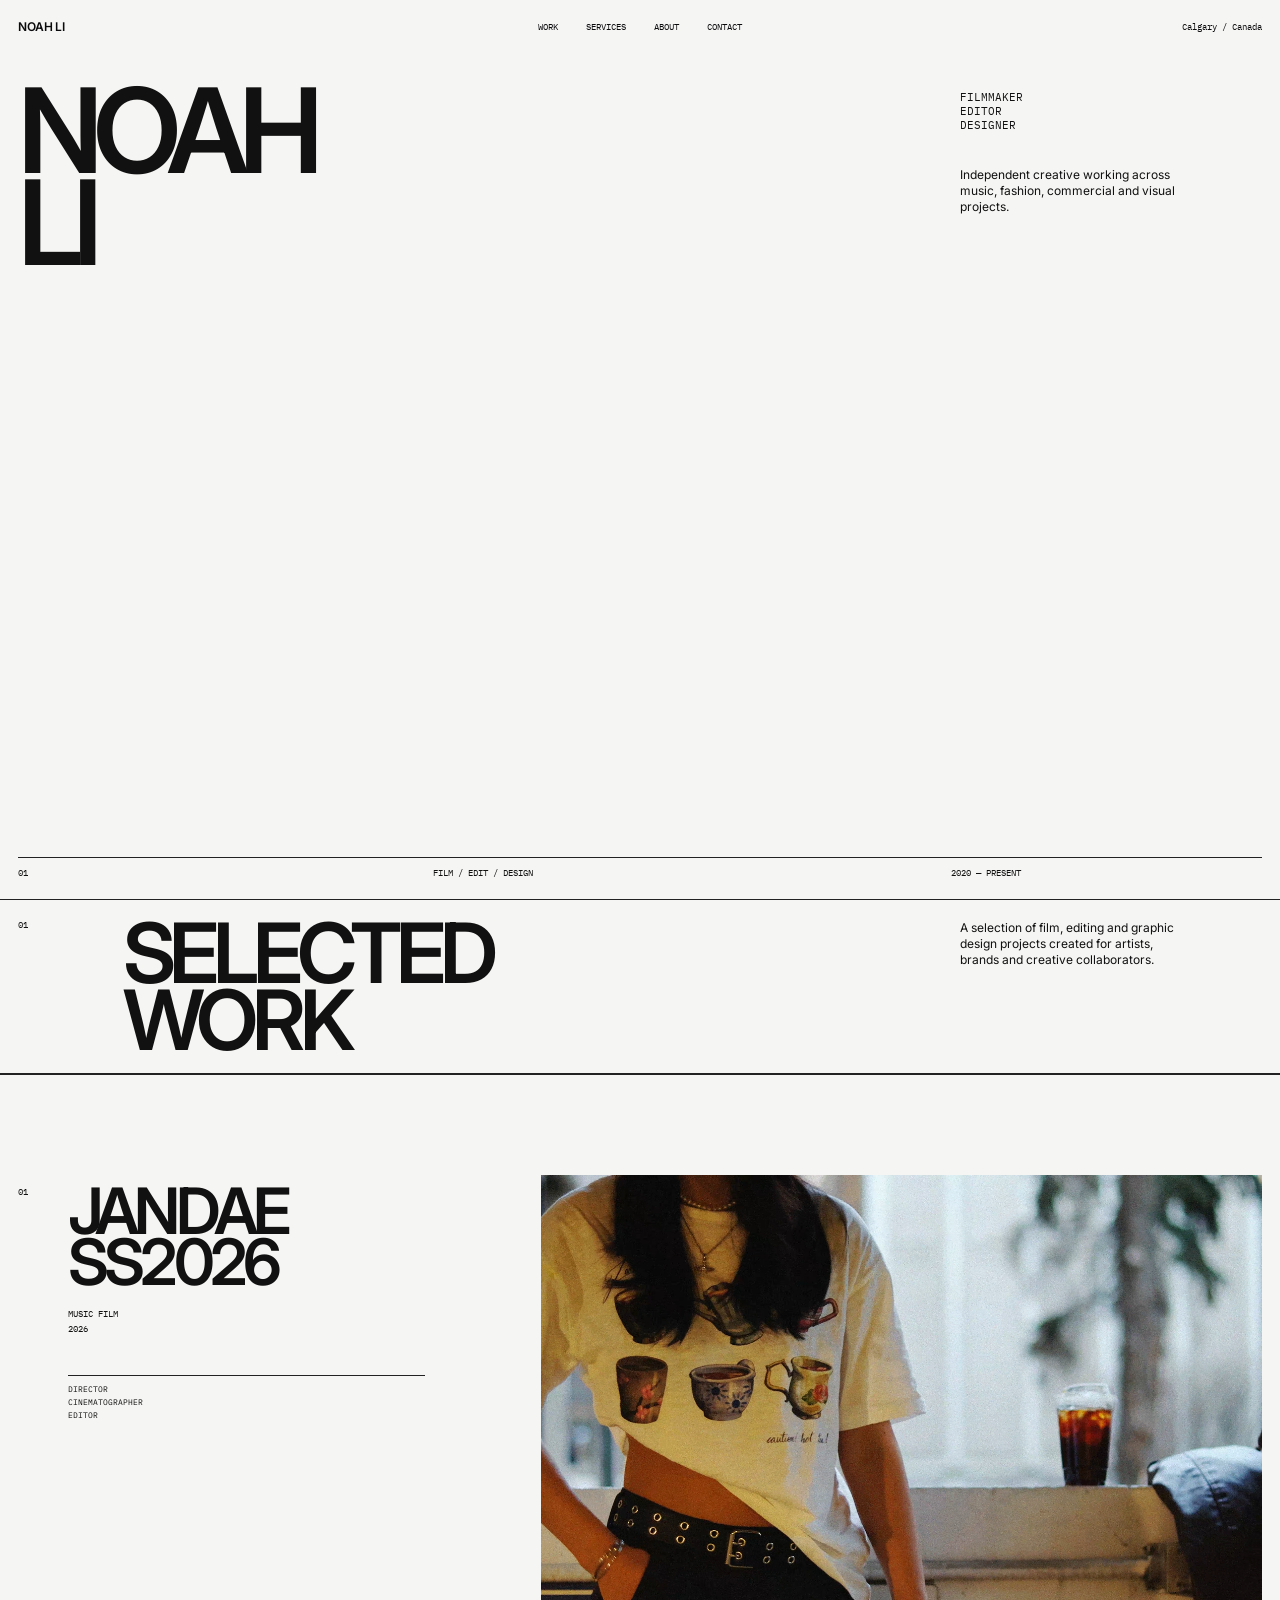
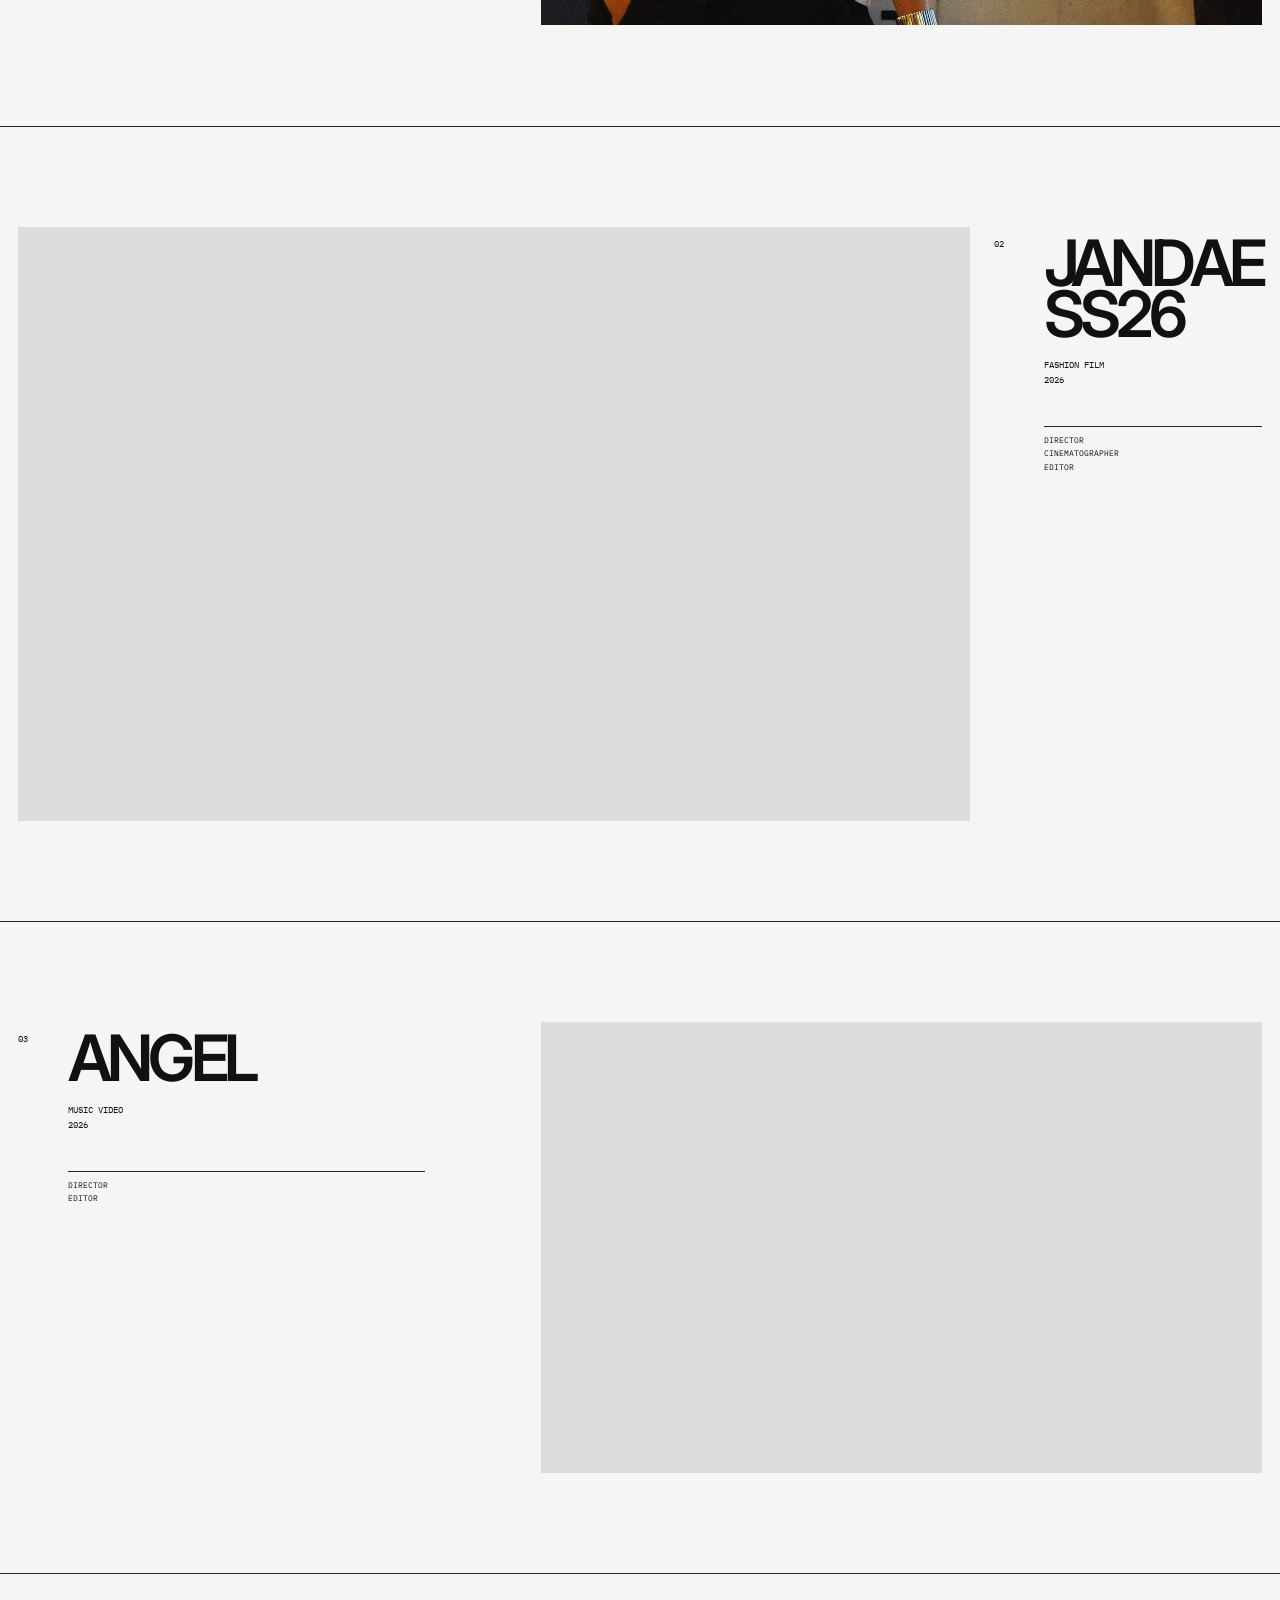
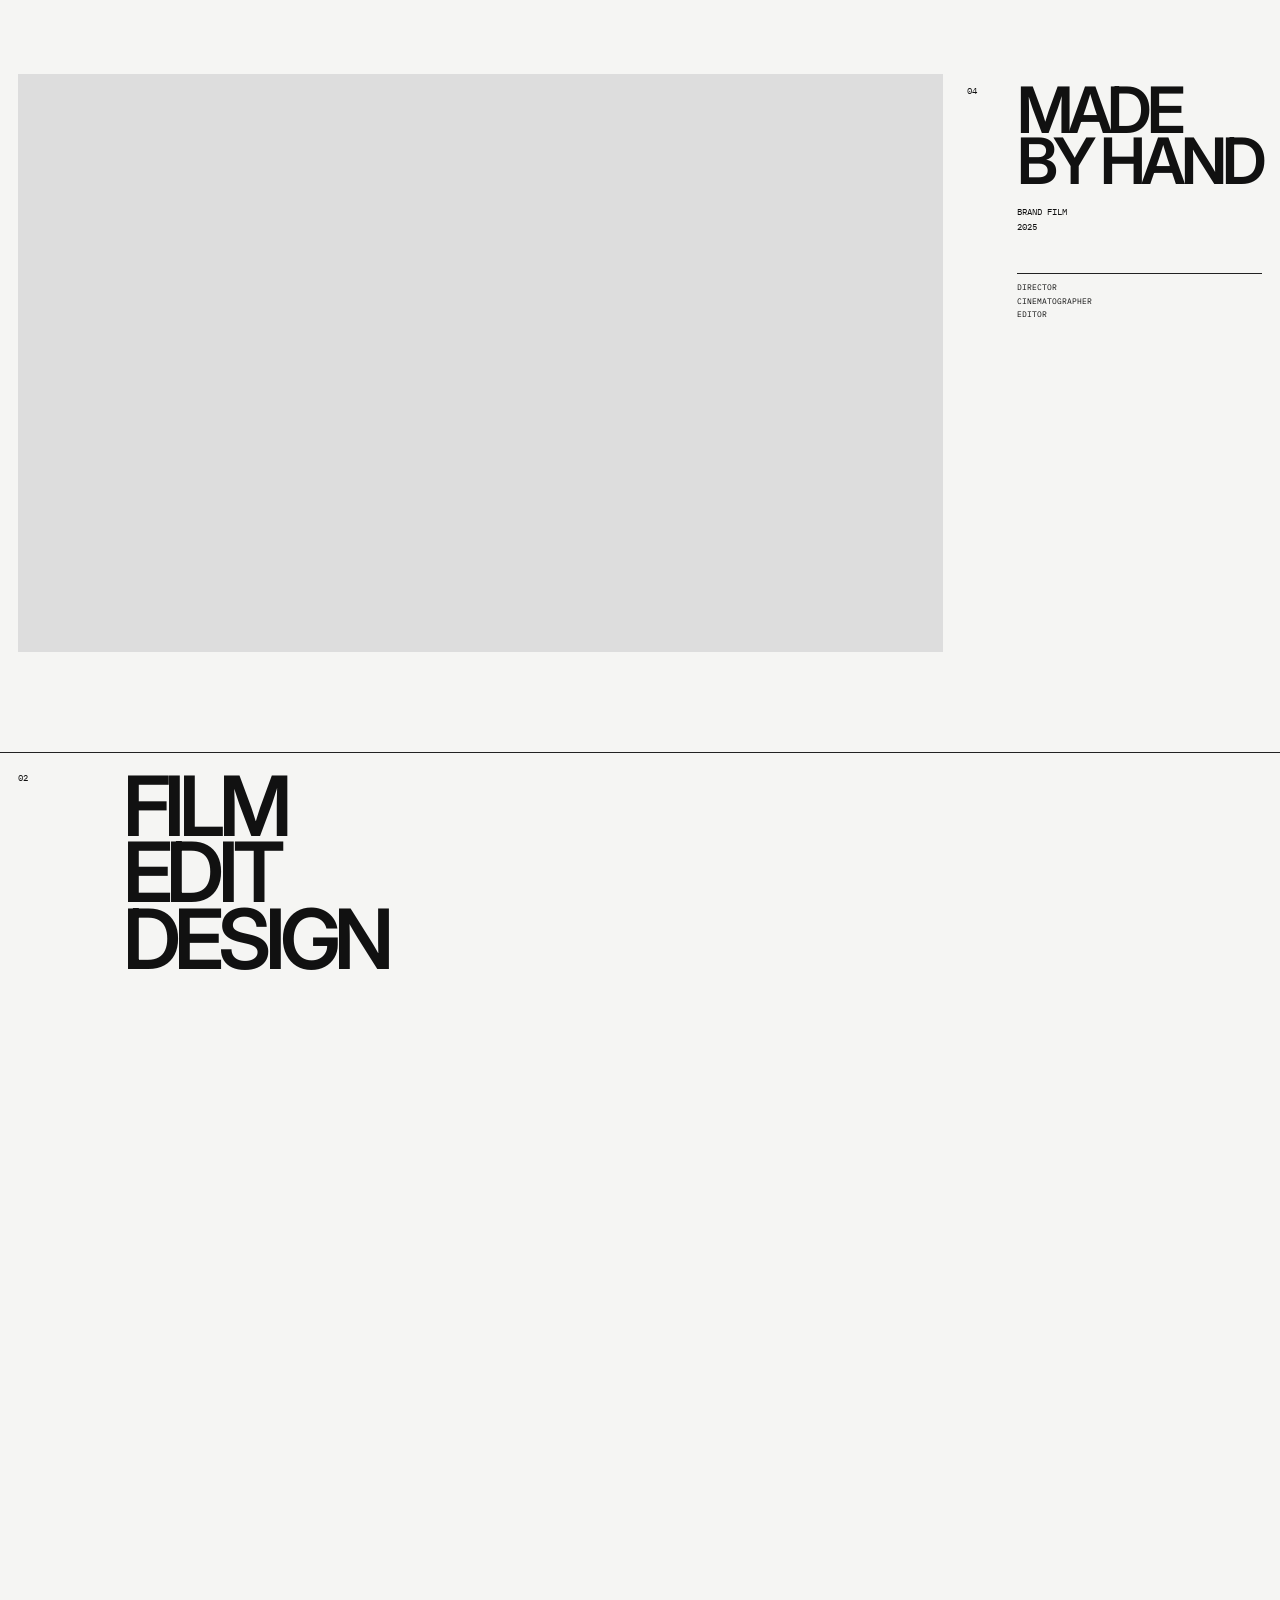
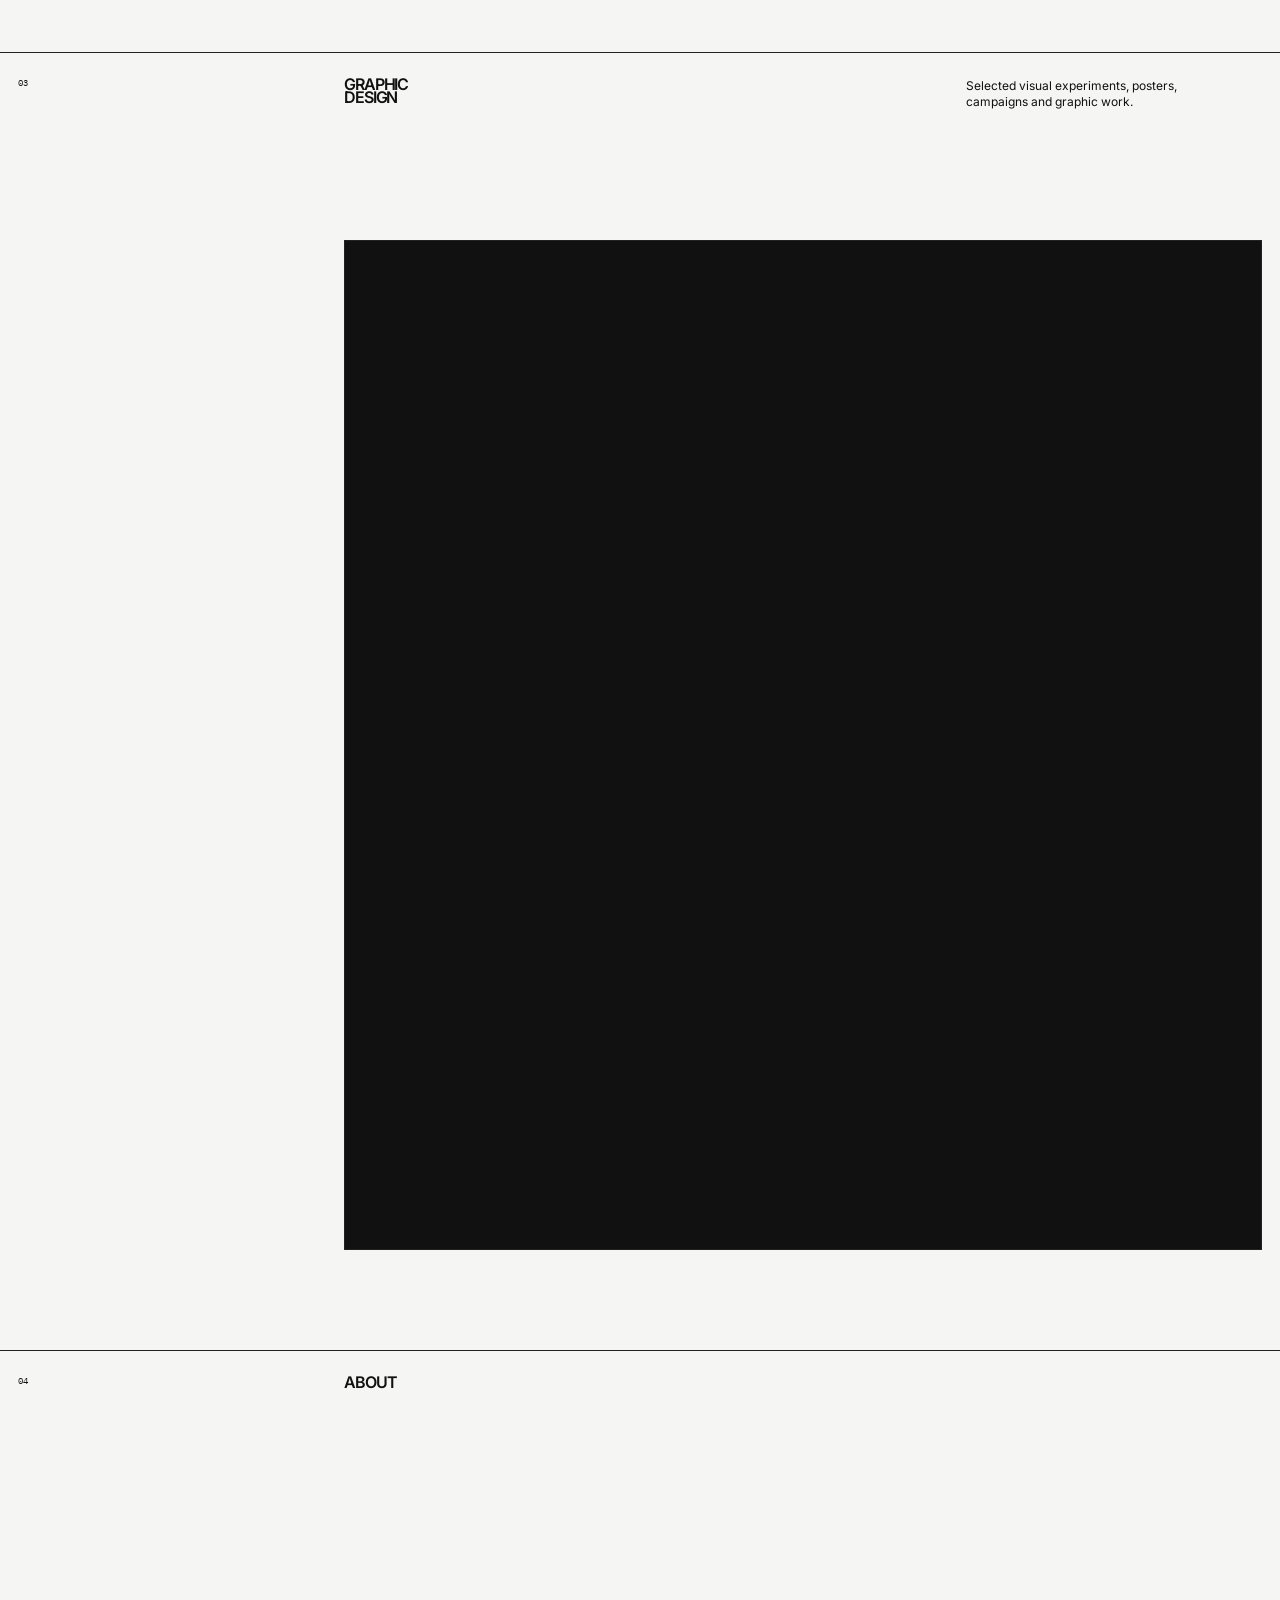
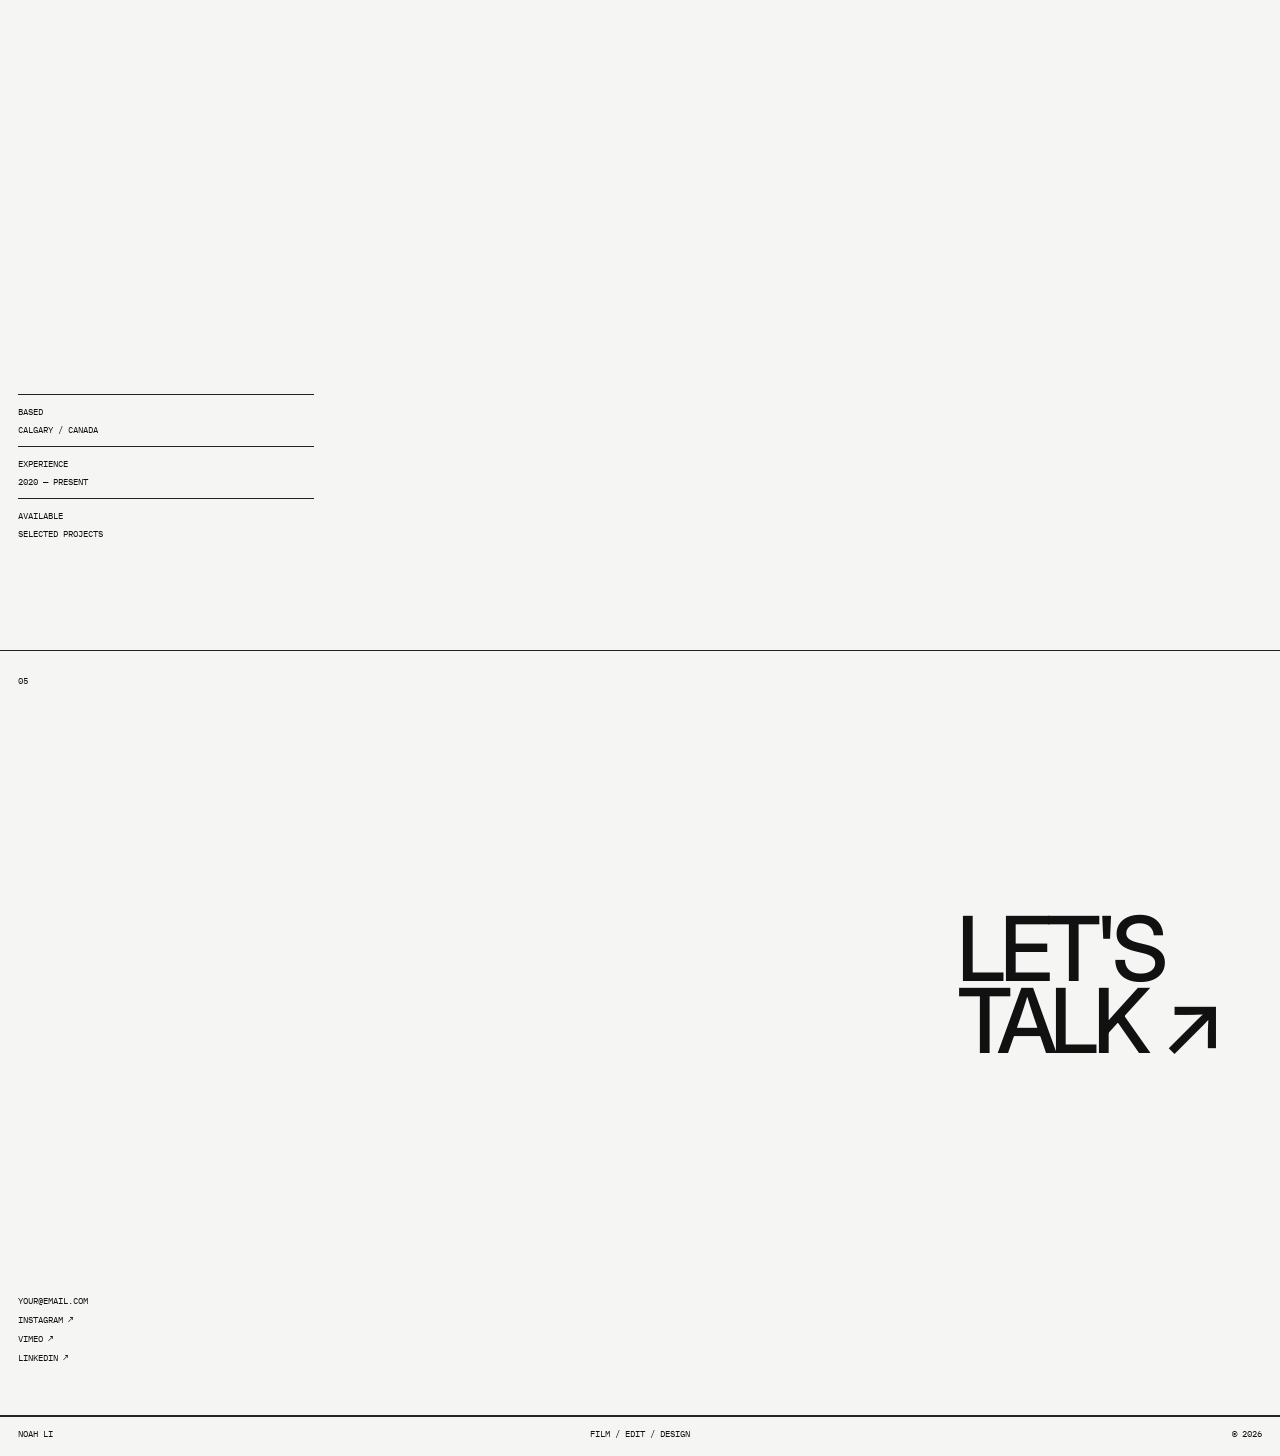
==== index.html @ b6a2001a "first commit" ====
<!DOCTYPE html>
<html lang="en">
<head>
    <meta charset="UTF-8">
    <meta name="viewport" content="width=device-width, initial-scale=1.0">

    <title>Noah Li — Filmmaker / Editor / Designer</title>

    <!-- Google Fonts -->
    <link rel="preconnect" href="https://fonts.googleapis.com">
    <link rel="preconnect" href="https://fonts.gstatic.com" crossorigin>

    <link href="https://fonts.googleapis.com/css2?family=IBM+Plex+Mono:wght@400;500&family=Inter:wght@400;500;600;700&display=swap" rel="stylesheet">

    <!-- CSS -->
    <link rel="stylesheet" href="style.css">
</head>

<body>

    <!-- =========================================
         NAVIGATION
    ========================================== -->

    <header class="nav">

        <a href="/" class="nav-logo">
            NOAH LI
        </a>

        <nav class="nav-links">
            <a href="#work">Work</a>
            <a href="#services">Services</a>
            <a href="#about">About</a>
            <a href="#contact">Contact</a>
        </nav>

        <div class="nav-location">
            Calgary / Canada
        </div>

    </header>


    <main>

        <!-- =========================================
             HERO
        ========================================== -->

        <section class="hero">

            <div class="hero-title">
                <h1>
                    NOAH<br>
                    LI
                </h1>
            </div>

            <div class="hero-description">

                <p>
                    FILMMAKER<br>
                    EDITOR<br>
                    DESIGNER
                </p>

                <p class="hero-small">
                    Independent creative working across
                    music, fashion, commercial and
                    visual projects.
                </p>

            </div>

            <div class="hero-meta">

                <span>01</span>

                <span>
                    FILM / EDIT / DESIGN
                </span>

                <span>
                    2020 — PRESENT
                </span>

            </div>

        </section>


        <!-- =========================================
             INTRO
        ========================================== -->

        <section class="intro">

            <div class="section-number">
                01
            </div>

            <div class="intro-title">
                <h2>
                    SELECTED<br>
                    WORK
                </h2>
            </div>

            <div class="intro-description">

                <p>
                    A selection of film, editing and
                    graphic design projects created
                    for artists, brands and creative
                    collaborators.
                </p>

            </div>

        </section>


        <!-- =========================================
             WORK
        ========================================== -->

        <section id="work" class="work">


            <!-- PROJECT 01 -->

            <article class="project project-left">

                <div class="project-info">

                    <div class="project-number">
                        01
                    </div>

                    <div class="project-details">

                        <h3>
                            JANDAE<br>
                            SS2026
                        </h3>

                        <p>
                            Music Film
                        </p>

                        <p>
                            2026
                        </p>

                        <div class="credits">

                            <span>DIRECTOR</span>
                            <span>CINEMATOGRAPHER</span>
                            <span>EDITOR</span>

                        </div>

                    </div>

                </div>


                <div class="project-media">

                    <!-- Replace with your video -->

                    <video
                        autoplay
                        muted
                        loop
                        playsinline
                        poster="assets/images/still1.png">

                        <source
                            src="assets/videos/jandae/jandae1_1.mp4"
                            type="video/mp4">

                    </video>

                    <a href="#" class="project-link">
                        VIEW PROJECT ↗
                    </a>

                </div>

            </article>


            <!-- PROJECT 02 -->

            <article class="project project-right">

                <div class="project-media">

                    <video
                        autoplay
                        muted
                        loop
                        playsinline
                        poster="assets/images/jandae.jpg">

                        <source
                            src="assets/videos/jandae.mp4"
                            type="video/mp4">

                    </video>

                    <a href="#" class="project-link">
                        VIEW PROJECT ↗
                    </a>

                </div>


                <div class="project-info">

                    <div class="project-number">
                        02
                    </div>

                    <div class="project-details">

                        <h3>
                            JANDAE<br>
                            SS26
                        </h3>

                        <p>
                            Fashion Film
                        </p>

                        <p>
                            2026
                        </p>

                        <div class="credits">

                            <span>DIRECTOR</span>
                            <span>CINEMATOGRAPHER</span>
                            <span>EDITOR</span>

                        </div>

                    </div>

                </div>

            </article>


            <!-- PROJECT 03 -->

            <article class="project project-left">

                <div class="project-info">

                    <div class="project-number">
                        03
                    </div>

                    <div class="project-details">

                        <h3>
                            ANGEL
                        </h3>

                        <p>
                            Music Video
                        </p>

                        <p>
                            2026
                        </p>

                        <div class="credits">

                            <span>DIRECTOR</span>
                            <span>EDITOR</span>

                        </div>

                    </div>

                </div>


                <div class="project-media">

                    <video
                        autoplay
                        muted
                        loop
                        playsinline
                        poster="assets/images/angel.jpg">

                        <source
                            src="assets/videos/angel.mp4"
                            type="video/mp4">

                    </video>

                    <a href="#" class="project-link">
                        VIEW PROJECT ↗
                    </a>

                </div>

            </article>


            <!-- PROJECT 04 -->

            <article class="project project-right">

                <div class="project-media">

                    <video
                        autoplay
                        muted
                        loop
                        playsinline
                        poster="assets/images/project-04.jpg">

                        <source
                            src="assets/videos/project-04.mp4"
                            type="video/mp4">

                    </video>

                    <a href="#" class="project-link">
                        VIEW PROJECT ↗
                    </a>

                </div>


                <div class="project-info">

                    <div class="project-number">
                        04
                    </div>

                    <div class="project-details">

                        <h3>
                            MADE<br>
                            BY HAND
                        </h3>

                        <p>
                            Brand Film
                        </p>

                        <p>
                            2025
                        </p>

                        <div class="credits">

                            <span>DIRECTOR</span>
                            <span>CINEMATOGRAPHER</span>
                            <span>EDITOR</span>

                        </div>

                    </div>

                </div>

            </article>


        </section>


        <!-- =========================================
             SERVICES
        ========================================== -->

        <section id="services" class="services">

            <div class="section-number">
                02
            </div>

            <div class="services-title">

                <h2>
                    FILM<br>
                    EDIT<br>
                    DESIGN
                </h2>

            </div>


            <div class="services-list">

                <div class="service">

                    <div class="service-number">
                        01
                    </div>

                    <div>

                        <h3>
                            FILM
                        </h3>

                        <p>
                            Directing<br>
                            Cinematography<br>
                            Production
                        </p>

                    </div>

                </div>


                <div class="service">

                    <div class="service-number">
                        02
                    </div>

                    <div>

                        <h3>
                            EDIT
                        </h3>

                        <p>
                            Video Editing<br>
                            Motion Design<br>
                            Color
                        </p>

                    </div>

                </div>


                <div class="service">

                    <div class="service-number">
                        03
                    </div>

                    <div>

                        <h3>
                            DESIGN
                        </h3>

                        <p>
                            Graphic Design<br>
                            Art Direction<br>
                            Campaigns
                        </p>

                    </div>

                </div>

            </div>

        </section>


        <!-- =========================================
             GRAPHIC DESIGN
        ========================================== -->

        <section class="design">

            <div class="section-number">
                03
            </div>

            <div class="design-heading">

                <h2>
                    GRAPHIC<br>
                    DESIGN
                </h2>

            </div>

            <div class="design-description">

                <p>
                    Selected visual experiments,
                    posters, campaigns and
                    graphic work.
                </p>

            </div>


            <div class="design-grid">

                <div class="design-item">
                    <img
                        src="assets/images/design-01.jpg"
                        alt="Graphic design project">
                </div>

                <div class="design-item">
                    <img
                        src="assets/images/design-02.jpg"
                        alt="Graphic design project">
                </div>

                <div class="design-item">
                    <img
                        src="assets/images/design-03.jpg"
                        alt="Graphic design project">
                </div>

                <div class="design-item">
                    <img
                        src="assets/images/design-04.jpg"
                        alt="Graphic design project">
                </div>

            </div>

        </section>


        <!-- =========================================
             ABOUT
        ========================================== -->

        <section id="about" class="about">

            <div class="section-number">
                04
            </div>


            <div class="about-title">

                <h2>
                    ABOUT
                </h2>

            </div>


            <div class="about-content">

                <p class="about-large">
                    I'm a self-taught filmmaker,
                    editor and designer based
                    in Canada.
                </p>

                <p>
                    I create visual work across
                    music, fashion, commercial
                    and creative projects.
                </p>

                <p>
                    My work focuses on creating
                    images that feel cinematic,
                    intentional and human.
                </p>

            </div>


            <div class="about-meta">

                <div>
                    <span>BASED</span>
                    <strong>CALGARY / CANADA</strong>
                </div>

                <div>
                    <span>EXPERIENCE</span>
                    <strong>2020 — PRESENT</strong>
                </div>

                <div>
                    <span>AVAILABLE</span>
                    <strong>SELECTED PROJECTS</strong>
                </div>

            </div>

        </section>


        <!-- =========================================
             CONTACT
        ========================================== -->

        <section id="contact" class="contact">

            <div class="section-number">
                05
            </div>

            <div class="contact-title">

                <h2>
                    HAVE A<br>
                    PROJECT?
                </h2>

            </div>

            <div class="contact-action">

                <a href="mailto:your@email.com">
                    LET'S TALK ↗
                </a>

            </div>

            <div class="contact-info">

                <a href="mailto:your@email.com">
                    your@email.com
                </a>

                <a href="#">
                    INSTAGRAM ↗
                </a>

                <a href="#">
                    VIMEO ↗
                </a>

                <a href="#">
                    LINKEDIN ↗
                </a>

            </div>

        </section>

    </main>


    <!-- =========================================
         FOOTER
    ========================================== -->

    <footer class="footer">

        <div>
            NOAH LI
        </div>

        <div>
            FILM / EDIT / DESIGN
        </div>

        <div>
            © 2026
        </div>

    </footer>


    <!-- JavaScript -->
    <script src="js/script.js"></script>

</body>
</html>
---- style.css ----
h1,
h2,
h3 {
    margin: 0;
    font-family: var(--sans);
    font-weight: 600;
    letter-spacing: -0.075em;
}
/* =========================================
   EDITORIAL GRID
========================================= */

.hero,
.intro,
.project,
.services,
.design,
.about,
.contact {
    display: grid;
    grid-template-columns: repeat(12, minmax(0, 1fr));
    column-gap: var(--gap);
    padding-left: var(--page-padding);
    padding-right: var(--page-padding);
}
/* =========================================
   RESET
========================================= */

* {
    margin: 0;
    padding: 0;
    box-sizing: border-box;
}

html {
    scroll-behavior: smooth;
}

body {
    background: #f5f5f3;
    color: #111;
    font-family: 'Inter', sans-serif;
    overflow-x: hidden;
}

img,
video {
    display: block;
    width: 100%;
}

a {
    color: inherit;
    text-decoration: none;
}

button {
    font: inherit;
}


/* =========================================
   VARIABLES
========================================= */

:root {
    --black: #111111;
    --white: #f4f4f2;
    --grey: #777777;
    --line: #222222;

    --sans: 'Inter', sans-serif;
    --mono: 'IBM Plex Mono', monospace;

    --page-padding: 18px;

    /* 12 column grid */
    --columns: 12;
    --gap: 12px;

    /* Typography */
    --display: clamp(4rem, 9.2vw, 10rem);
    --heading: clamp(3rem, 6.5vw, 7rem);
    --subheading: clamp(1.8rem, 3vw, 3.2rem);

    --body: 0.75rem;
    --small: 0.58rem;

    --border: 1px solid var(--line);
}


/* =========================================
   GLOBAL
========================================= */

main {
    width: 100%;
}

section {
    position: relative;
    border-bottom: var(--border);
}

p {
    font-size: var(--body);
    line-height: 1.35;
}

.section-number {
    font-family: var(--mono);
    font-size: var(--small);
    line-height: 1;
}


/* =========================================
   NAVIGATION
========================================= */

.nav {
    position: fixed;
    top: 0;
    left: 0;

    width: 100%;
    height: 52px;

    padding: 0 var(--page-padding);

    display: grid;
    grid-template-columns: 1fr auto 1fr;
    align-items: center;

    z-index: 1000;

    mix-blend-mode: difference;
    color: white;

    pointer-events: none;
}

.nav a {
    pointer-events: auto;
}

.nav-logo {
    font-size: 0.75rem;
    font-weight: 600;
    letter-spacing: -0.03em;
}

.nav-links {
    display: flex;
    gap: 28px;

    font-family: var(--mono);
    font-size: var(--small);
    text-transform: uppercase;
}

.nav-location {
    justify-self: end;

    font-family: var(--mono);
    font-size: var(--small);
}

.nav-links a {
    position: relative;
}

.nav-links a::after {
    content: "";

    position: absolute;
    left: 0;
    bottom: -4px;

    width: 0;
    height: 1px;

    background: currentColor;

    transition: width 0.3s ease;
}

.nav-links a:hover::after {
    width: 100%;
}


/* =========================================
   HERO
========================================= */

.hero {
    min-height: 100vh;

    padding-top: 85px;
    padding-bottom: 20px;

    grid-template-rows: 1fr auto;
    align-items: start;

    border-bottom: var(--border);
}

.hero-title {
    grid-column: 1 / 10;
    align-self: start;
}

.hero-title h1 {
    font-family: var(--sans);

    font-size: var(--display);

    font-weight: 600;

    line-height: 0.78;

    letter-spacing: -0.085em;

    text-transform: none;
}

.hero-description {
    grid-column: 10 / 13;

    max-width: 240px;

    display: flex;
    flex-direction: column;

    gap: 35px;

    padding-top: 5px;
}

.hero-description p:first-child {
    font-size: 0.7rem;

    font-family: var(--mono);

    line-height: 1.25;
}

.hero-small {
    max-width: 260px;
}

.hero-meta {
    grid-column: 1 / 13;

    display: grid;

    grid-template-columns: repeat(12, 1fr);

    border-top: var(--border);

    padding-top: 8px;

    font-family: var(--mono);

    font-size: var(--small);

    text-transform: uppercase;
}

.hero-meta span:nth-child(1) {
    grid-column: 1 / 2;
}

.hero-meta span:nth-child(2) {
    grid-column: 5 / 8;
}

.hero-meta span:nth-child(3) {
    grid-column: 10 / 13;
}
/* =========================================
   INTRO
========================================= */

.intro {
    min-height: auto;

    padding-top: 20px;
    padding-bottom: 20px;

    align-items: start;
    
}
.intro .section-number {
    grid-column: 1 / 2;
}
.intro-title {
    grid-column: 2 / 9;
}
.intro-title h2 {
    font-size: var(--heading);

    font-weight: 600;

    line-height: 0.8;

    letter-spacing: -0.075em;
}

.intro-description {
    grid-column: 10 / 13;

    max-width: 220px;

    justify-self: stretch;
}


/* =========================================
   WORK
========================================= */

.work {
    padding-bottom: auto;
}


/* =========================================
   PROJECT
========================================= */

.project {
    min-height: auto;

    padding-top: 100px;
    padding-bottom: 100px;

    align-items: start;

    border-top: var(--border);
}
.project-left .project-info {
    grid-column: 1 / 5;
}

.project-left .project-media {
    grid-column: 6 / 13;
}
.project-right .project-media {
    grid-column: 1 / 8;
}

.project-right .project-info {
    grid-column: 9 / 13;
}
.project-right {
    grid-template-columns:
        2fr
        1fr;
}


/* =========================================
   PROJECT INFO
========================================= */

.project-info {
    display: grid;

    grid-template-columns:
        50px
        1fr;

    align-self: start;

    padding-top: 10px;
}

.project-number {
    font-family: var(--mono);

    font-size: var(--small);
}

.project-details h3 {
    font-size: clamp(2.5rem, 5vw, 5.5rem);

    font-weight: 600;

    line-height: 0.8;

    letter-spacing: -0.075em;

    margin-bottom: 20px;
}

.project-details > p {
    font-family: var(--mono);

    font-size: var(--small);

    line-height: 1.3;

    text-transform: uppercase;

    margin-bottom: 3px;
}

.credits {
    margin-top: 40px;

    padding-top: 8px;

    border-top: var(--border);

    display: flex;

    flex-direction: column;

    gap: 3px;

    font-family: var(--mono);

    font-size: 0.52rem;

    line-height: 1.25;
}


/* =========================================
   PROJECT MEDIA
========================================= */

.project-media {
    position: relative;

    width: 100%;

    aspect-ratio: 16 / 10;

    overflow: hidden;

    background: #ddd;
}

.project-media video {
    width: 100%;
    height: 100%;

    object-fit: cover;

    transition: transform 0.8s cubic-bezier(.2,.7,.2,1);
}

.project-media:hover video {
    transform: scale(1.025);
}

.project-link {
    position: absolute;

    right: 12px;
    bottom: 12px;

    padding: 7px 10px;

    background: var(--black);

    color: var(--white);

    font-family: var(--mono);

    font-size: 0.55rem;

    opacity: 0;

    transform: translateY(8px);

    transition:
        opacity 0.3s ease,
        transform 0.3s ease;
}

.project-media:hover .project-link {
    opacity: 1;

    transform: translateY(0);
}


/* =========================================
   SERVICES
========================================= */

.services {
    min-height: 100vh;

    padding-top: 20px;
    padding-bottom: 100px;

    align-items: start;
}

.services > .section-number {
    grid-column: 1 / 2;
}

.services-title {
    grid-column: 2 / 7;
}

.services-title h2 {
    font-size: var(--heading);

    font-weight: 600;

    line-height: 0.8;

    letter-spacing: -0.075em;
}

.services-list {
    grid-column: 7 / 13;

    margin-top: 0;
}
.service {
    display: grid;

    grid-template-columns: 40px 1fr;

    padding: 12px 0;

    border-top: var(--border);
}

.service:last-child {
    border-bottom: var(--border);
}
/* =========================================
   GRAPHIC DESIGN
========================================= */

.design {
    padding:
        25px
        var(--page-padding)
        100px;

    display: grid;

    grid-template-columns:
        1fr
        2fr
        1fr;

    gap: 30px;
}

.design-heading h2 {
    font-size: var(--large);

    line-height: 0.82;

    letter-spacing: -0.07em;

    font-weight: 600;
}

.design-description {
    max-width: 220px;
}

.design-grid {
    grid-column: 2 / -1;

    margin-top: 100px;

    display: grid;

    grid-template-columns: 1fr 1fr;

    gap: 1px;

    background: var(--black);

    border: var(--border);
}

.design-item {
    background: var(--white);

    overflow: hidden;

    aspect-ratio: 1 / 1.1;
}

.design-item img {
    width: 100%;
    height: 100%;

    object-fit: cover;

    transition:
        transform 0.7s cubic-bezier(.2,.7,.2,1);
}

.design-item:hover img {
    transform: scale(1.04);
}


/* =========================================
   ABOUT
========================================= */

.about {
    min-height: 100vh;

    padding:
        25px
        var(--page-padding)
        100px;

    display: grid;

    grid-template-columns:
        1fr
        2fr
        1fr;

    gap: 30px;
}

.about-title h2 {
    font-size: var(--large);

    line-height: 0.82;

    letter-spacing: -0.07em;

    font-weight: 600;
}

.about-content {
    max-width: 520px;
}

.about-large {
    font-size: clamp(1.7rem, 3vw, 3rem);

    line-height: 1;

    letter-spacing: -0.04em;

    margin-bottom: 70px;
}

.about-content p:not(.about-large) {
    max-width: 300px;

    margin-bottom: 20px;
}

.about-meta {
    align-self: end;
}

.about-meta div {
    display: flex;

    flex-direction: column;

    padding: 10px 0;

    border-top: var(--border);

    gap: 5px;
}

.about-meta span,
.about-meta strong {
    font-family: var(--mono);

    font-size: var(--small);

    font-weight: 400;
}

.about-meta strong {
    text-transform: uppercase;
}


/* =========================================
   CONTACT
========================================= */

.contact {
    min-height: 85vh;

    padding:
        25px
        var(--page-padding)
        50px;

    display: grid;

    grid-template-columns:
        1fr
        2fr
        1fr;

    align-items: start;
}

.contact-title h2 {
    font-size: var(--large);

    line-height: 0.8;

    letter-spacing: -0.08em;

    font-weight: 600;
}

.contact-action {
    align-self: end;
}

.contact-action a {
    font-size: clamp(3rem, 7vw, 7rem);

    line-height: 0.8;

    letter-spacing: -0.07em;

    font-weight: 500;

    transition: opacity 0.3s ease;
}

.contact-action a:hover {
    opacity: 0.45;
}

.contact-info {
    align-self: end;

    display: flex;

    flex-direction: column;

    gap: 5px;

    font-family: var(--mono);

    font-size: var(--small);

    text-transform: uppercase;
}

.contact-info a {
    width: fit-content;

    border-bottom: 1px solid transparent;

    transition: border-color 0.2s ease;
}

.contact-info a:hover {
    border-color: var(--black);
}


/* =========================================
   FOOTER
========================================= */

.footer {
    padding:
        10px
        var(--page-padding);

    min-height: 40px;

    display: grid;

    grid-template-columns:
        1fr
        1fr
        1fr;

    border-top: var(--border);

    font-family: var(--mono);

    font-size: var(--small);

    text-transform: uppercase;
}

.footer div:nth-child(2) {
    text-align: center;
}

.footer div:last-child {
    text-align: right;
}


/* =========================================
   SCROLL REVEAL
========================================= */

.project,
.service,
.design-item,
.about-content,
.contact-title {
    opacity: 0;

    transform: translateY(30px);

    transition:
        opacity 0.8s ease,
        transform 0.8s cubic-bezier(.2,.7,.2,1);
}

/* Ensure projects are visible right away if they are at the top of the viewport */
.project {
    opacity: 1;
    transform: translateY(0);
}

/* Apply fade effect ONLY when JavaScript adds the scroll reveal class */
js-loaded .project {
    opacity: 0;
    transform: translateY(30px);
}


/* =========================================
   MOBILE
========================================= */

@media (max-width: 800px) {

    :root {
        --page-padding: 12px;

        --display: clamp(4.5rem, 21vw, 9rem);

        --heading: clamp(3.5rem, 16vw, 7rem);
    }


    .hero,
    .intro,
    .project,
    .services,
    .design,
    .about,
    .contact {
        display: grid;

        grid-template-columns: repeat(4, 1fr);

        column-gap: 8px;
    }


    /* HERO */

    .hero {
        min-height: 100svh;

        padding-top: 80px;
    }

    .hero-title {
        grid-column: 1 / 5;
    }

    .hero-description {
        grid-column: 3 / 5;

        margin-top: 50px;
    }

    .hero-meta {
        grid-column: 1 / 5;

        grid-template-columns: repeat(4, 1fr);
    }

    .hero-meta span:nth-child(1) {
        grid-column: 1;
    }

    .hero-meta span:nth-child(2) {
        grid-column: 2 / 4;
    }

    .hero-meta span:nth-child(3) {
        display: none;
    }


    /* INTRO */

    .intro {
        min-height: 60vh;

        padding-top: 15px;

        row-gap: 50px;
    }

    .intro .section-number {
        grid-column: 1;
    }

    .intro-title {
        grid-column: 1 / 5;
    }

    .intro-description {
        grid-column: 3 / 5;

        max-width: none;
    }


    /* PROJECTS */

    .project {
        min-height: auto;

        padding-top: 70px;
        padding-bottom: 70px;

        row-gap: 30px;
    }
    .project-media video {
    width: 100%;
    height: auto;
    min-height: 200px; /* Forces visibility even if the video fails to load */
    display: block;
}
    .project-left .project-info,
    .project-right .project-info {
        grid-column: 1 / 5;
    }

    .project-left .project-media,
    .project-right .project-media {
        grid-column: 1 / 5;
    }

    .project-right .project-info {
        order: -1;
    }


    /* SERVICES */

    .services {
        row-gap: 60px;
    }

    .services > .section-number {
        grid-column: 1;
    }

    .services-title {
        grid-column: 1 / 5;
    }

    .services-list {
        grid-column: 1 / 5;
    }


    /* DESIGN */

    .design {
        display: block;
    }


    /* ABOUT */

    .about {
        display: block;
    }


    /* CONTACT */

    .contact {
        display: block;
    }

}
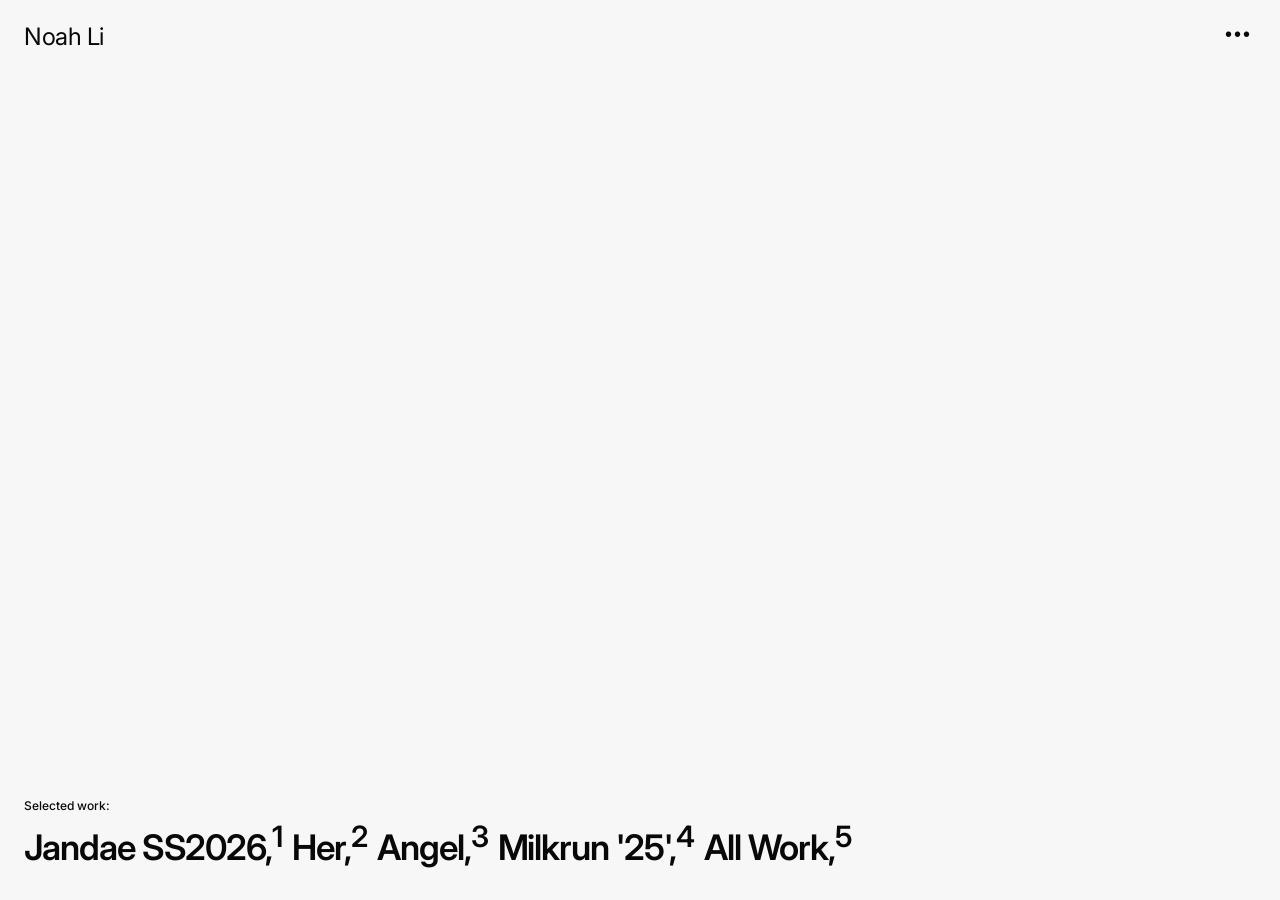
==== commit 31c7d8d8: "Update index and works layout styling" ====
--- a/index.html
+++ b/index.html
@@ -3,679 +3,128 @@
 <head>
     <meta charset="UTF-8">
     <meta name="viewport" content="width=device-width, initial-scale=1.0">
-
-    <title>Noah Li — Filmmaker / Editor / Designer</title>
-
-    <!-- Google Fonts -->
+    <title>Cargo® Demo Site</title>
     <link rel="preconnect" href="https://fonts.googleapis.com">
     <link rel="preconnect" href="https://fonts.gstatic.com" crossorigin>
-
-    <link href="https://fonts.googleapis.com/css2?family=IBM+Plex+Mono:wght@400;500&family=Inter:wght@400;500;600;700&display=swap" rel="stylesheet">
-
-    <!-- CSS -->
+    <link href="https://fonts.googleapis.com/css2?family=Inter:wght@400;500;600;700&display=swap" rel="stylesheet">
     <link rel="stylesheet" href="style.css">
 </head>
-
 <body>
 
     <!-- =========================================
-         NAVIGATION
+         HEADER / TOP NAVIGATION
     ========================================== -->
-
-    <header class="nav">
-
-        <a href="/" class="nav-logo">
-            NOAH LI
-        </a>
-
-        <nav class="nav-links">
-            <a href="#work">Work</a>
-            <a href="#services">Services</a>
-            <a href="#about">About</a>
-            <a href="#contact">Contact</a>
-        </nav>
-
-        <div class="nav-location">
-            Calgary / Canada
+    <header class="header">
+        <div class="logo">
+            <h1>Noah Li</h1>
         </div>
 
+        <!-- Three dots button -->
+        <button class="dots-btn" id="contactToggle" aria-label="Open contact info">
+            •••
+        </button>
+
+        <!-- Contact Popover / Tab -->
+        <div class="contact-tab" id="contactTab">
+            <button class="close-btn" id="contactClose">&times;</button>
+            <h3>Contact</h3>
+            <p><a href="mailto:znlxins@gmail.com">znlxins@gmail.com</a></p>
+            <p><a href="https://www.instagram.com/znlxin/" target="_blank" rel="noopener">Instagram ↗</a></p>
+            <p class="location">Calgary, AB</p>
+        </div>
     </header>
 
+    <!-- =========================================
+         CENTER VIDEO PREVIEW CONTAINER
+    ========================================== -->
+    <div class="video-preview-container">
+        <!-- Added preload="auto" to all videos for instant playback on hover -->
+        <video id="video-1" src="assets/videos/jandae/jandae1_1.mp4" muted loop playsinline preload="auto"></video>
+        <video id="video-2" src="assets/videos/her/directed shot.mp4" muted loop playsinline preload="auto"></video>
+        <video id="video-3" src="assets/videos/angel/angel c1_1.mp4" muted loop playsinline preload="auto"></video>
+        <video id="video-4" src="assets/videos/milkrun/4_1.mp4" muted loop playsinline preload="auto"></video>
+        <video id="video-5" src="assets/videos/project-5.mp4" muted loop playsinline preload="auto"></video>
+        <video id="video-6" src="assets/videos/project-6.mp4" muted loop playsinline preload="auto"></video>
+        <video id="video-7" src="assets/videos/project-7.mp4" muted loop playsinline preload="auto"></video>
+        <video id="video-8" src="assets/videos/project-8.mp4" muted loop playsinline preload="auto"></video>
+    </div>
 
-    <main>
-
-        <!-- =========================================
-             HERO
-        ========================================== -->
-
-        <section class="hero">
-
-            <div class="hero-title">
-                <h1>
-                    NOAH<br>
-                    LI
-                </h1>
-            </div>
-
-            <div class="hero-description">
-
-                <p>
-                    FILMMAKER<br>
-                    EDITOR<br>
-                    DESIGNER
-                </p>
-
-                <p class="hero-small">
-                    Independent creative working across
-                    music, fashion, commercial and
-                    visual projects.
-                </p>
-
-            </div>
-
-            <div class="hero-meta">
-
-                <span>01</span>
-
-                <span>
-                    FILM / EDIT / DESIGN
-                </span>
-
-                <span>
-                    2020 — PRESENT
-                </span>
-
-            </div>
-
-        </section>
-
-
-        <!-- =========================================
-             INTRO
-        ========================================== -->
-
-        <section class="intro">
-
-            <div class="section-number">
-                01
-            </div>
-
-            <div class="intro-title">
-                <h2>
-                    SELECTED<br>
-                    WORK
-                </h2>
-            </div>
-
-            <div class="intro-description">
-
-                <p>
-                    A selection of film, editing and
-                    graphic design projects created
-                    for artists, brands and creative
-                    collaborators.
-                </p>
-
-            </div>
-
-        </section>
-
-
-        <!-- =========================================
-             WORK
-        ========================================== -->
-
-        <section id="work" class="work">
-
-
-            <!-- PROJECT 01 -->
-
-            <article class="project project-left">
-
-                <div class="project-info">
-
-                    <div class="project-number">
-                        01
-                    </div>
-
-                    <div class="project-details">
-
-                        <h3>
-                            JANDAE<br>
-                            SS2026
-                        </h3>
-
-                        <p>
-                            Music Film
-                        </p>
-
-                        <p>
-                            2026
-                        </p>
-
-                        <div class="credits">
-
-                            <span>DIRECTOR</span>
-                            <span>CINEMATOGRAPHER</span>
-                            <span>EDITOR</span>
-
-                        </div>
-
-                    </div>
-
-                </div>
-
-
-                <div class="project-media">
-
-                    <!-- Replace with your video -->
-
-                    <video
-                        autoplay
-                        muted
-                        loop
-                        playsinline
-                        poster="assets/images/still1.png">
-
-                        <source
-                            src="assets/videos/jandae/jandae1_1.mp4"
-                            type="video/mp4">
-
-                    </video>
-
-                    <a href="#" class="project-link">
-                        VIEW PROJECT ↗
-                    </a>
-
-                </div>
-
-            </article>
-
-
-            <!-- PROJECT 02 -->
-
-            <article class="project project-right">
-
-                <div class="project-media">
-
-                    <video
-                        autoplay
-                        muted
-                        loop
-                        playsinline
-                        poster="assets/images/jandae.jpg">
-
-                        <source
-                            src="assets/videos/jandae.mp4"
-                            type="video/mp4">
-
-                    </video>
-
-                    <a href="#" class="project-link">
-                        VIEW PROJECT ↗
-                    </a>
-
-                </div>
-
-
-                <div class="project-info">
-
-                    <div class="project-number">
-                        02
-                    </div>
-
-                    <div class="project-details">
-
-                        <h3>
-                            JANDAE<br>
-                            SS26
-                        </h3>
-
-                        <p>
-                            Fashion Film
-                        </p>
-
-                        <p>
-                            2026
-                        </p>
-
-                        <div class="credits">
-
-                            <span>DIRECTOR</span>
-                            <span>CINEMATOGRAPHER</span>
-                            <span>EDITOR</span>
-
-                        </div>
-
-                    </div>
-
-                </div>
-
-            </article>
-
-
-            <!-- PROJECT 03 -->
-
-            <article class="project project-left">
-
-                <div class="project-info">
-
-                    <div class="project-number">
-                        03
-                    </div>
-
-                    <div class="project-details">
-
-                        <h3>
-                            ANGEL
-                        </h3>
-
-                        <p>
-                            Music Video
-                        </p>
-
-                        <p>
-                            2026
-                        </p>
-
-                        <div class="credits">
-
-                            <span>DIRECTOR</span>
-                            <span>EDITOR</span>
-
-                        </div>
-
-                    </div>
-
-                </div>
-
-
-                <div class="project-media">
-
-                    <video
-                        autoplay
-                        muted
-                        loop
-                        playsinline
-                        poster="assets/images/angel.jpg">
-
-                        <source
-                            src="assets/videos/angel.mp4"
-                            type="video/mp4">
-
-                    </video>
-
-                    <a href="#" class="project-link">
-                        VIEW PROJECT ↗
-                    </a>
-
-                </div>
-
-            </article>
-
-
-            <!-- PROJECT 04 -->
-
-            <article class="project project-right">
-
-                <div class="project-media">
-
-                    <video
-                        autoplay
-                        muted
-                        loop
-                        playsinline
-                        poster="assets/images/project-04.jpg">
-
-                        <source
-                            src="assets/videos/project-04.mp4"
-                            type="video/mp4">
-
-                    </video>
-
-                    <a href="#" class="project-link">
-                        VIEW PROJECT ↗
-                    </a>
-
-                </div>
-
-
-                <div class="project-info">
-
-                    <div class="project-number">
-                        04
-                    </div>
-
-                    <div class="project-details">
-
-                        <h3>
-                            MADE<br>
-                            BY HAND
-                        </h3>
-
-                        <p>
-                            Brand Film
-                        </p>
-
-                        <p>
-                            2025
-                        </p>
-
-                        <div class="credits">
-
-                            <span>DIRECTOR</span>
-                            <span>CINEMATOGRAPHER</span>
-                            <span>EDITOR</span>
-
-                        </div>
-
-                    </div>
-
-                </div>
-
-            </article>
-
-
-        </section>
-
-
-        <!-- =========================================
-             SERVICES
-        ========================================== -->
-
-        <section id="services" class="services">
-
-            <div class="section-number">
-                02
-            </div>
-
-            <div class="services-title">
-
-                <h2>
-                    FILM<br>
-                    EDIT<br>
-                    DESIGN
-                </h2>
-
-            </div>
-
-
-            <div class="services-list">
-
-                <div class="service">
-
-                    <div class="service-number">
-                        01
-                    </div>
-
-                    <div>
-
-                        <h3>
-                            FILM
-                        </h3>
-
-                        <p>
-                            Directing<br>
-                            Cinematography<br>
-                            Production
-                        </p>
-
-                    </div>
-
-                </div>
-
-
-                <div class="service">
-
-                    <div class="service-number">
-                        02
-                    </div>
-
-                    <div>
-
-                        <h3>
-                            EDIT
-                        </h3>
-
-                        <p>
-                            Video Editing<br>
-                            Motion Design<br>
-                            Color
-                        </p>
-
-                    </div>
-
-                </div>
-
-
-                <div class="service">
-
-                    <div class="service-number">
-                        03
-                    </div>
-
-                    <div>
-
-                        <h3>
-                            DESIGN
-                        </h3>
-
-                        <p>
-                            Graphic Design<br>
-                            Art Direction<br>
-                            Campaigns
-                        </p>
-
-                    </div>
-
-                </div>
-
-            </div>
-
-        </section>
-
-
-        <!-- =========================================
-             GRAPHIC DESIGN
-        ========================================== -->
-
-        <section class="design">
-
-            <div class="section-number">
-                03
-            </div>
-
-            <div class="design-heading">
-
-                <h2>
-                    GRAPHIC<br>
-                    DESIGN
-                </h2>
-
-            </div>
-
-            <div class="design-description">
-
-                <p>
-                    Selected visual experiments,
-                    posters, campaigns and
-                    graphic work.
-                </p>
-
-            </div>
-
-
-            <div class="design-grid">
-
-                <div class="design-item">
-                    <img
-                        src="assets/images/design-01.jpg"
-                        alt="Graphic design project">
-                </div>
-
-                <div class="design-item">
-                    <img
-                        src="assets/images/design-02.jpg"
-                        alt="Graphic design project">
-                </div>
-
-                <div class="design-item">
-                    <img
-                        src="assets/images/design-03.jpg"
-                        alt="Graphic design project">
-                </div>
-
-                <div class="design-item">
-                    <img
-                        src="assets/images/design-04.jpg"
-                        alt="Graphic design project">
-                </div>
-
-            </div>
-
-        </section>
-
-
-        <!-- =========================================
-             ABOUT
-        ========================================== -->
-
-        <section id="about" class="about">
-
-            <div class="section-number">
-                04
-            </div>
-
-
-            <div class="about-title">
-
-                <h2>
-                    ABOUT
-                </h2>
-
-            </div>
-
-
-            <div class="about-content">
-
-                <p class="about-large">
-                    I'm a self-taught filmmaker,
-                    editor and designer based
-                    in Canada.
-                </p>
-
-                <p>
-                    I create visual work across
-                    music, fashion, commercial
-                    and creative projects.
-                </p>
-
-                <p>
-                    My work focuses on creating
-                    images that feel cinematic,
-                    intentional and human.
-                </p>
-
-            </div>
-
-
-            <div class="about-meta">
-
-                <div>
-                    <span>BASED</span>
-                    <strong>CALGARY / CANADA</strong>
-                </div>
-
-                <div>
-                    <span>EXPERIENCE</span>
-                    <strong>2020 — PRESENT</strong>
-                </div>
-
-                <div>
-                    <span>AVAILABLE</span>
-                    <strong>SELECTED PROJECTS</strong>
-                </div>
-
-            </div>
-
-        </section>
-
-
-        <!-- =========================================
-             CONTACT
-        ========================================== -->
-
-        <section id="contact" class="contact">
-
-            <div class="section-number">
-                05
-            </div>
-
-            <div class="contact-title">
-
-                <h2>
-                    HAVE A<br>
-                    PROJECT?
-                </h2>
-
-            </div>
-
-            <div class="contact-action">
-
-                <a href="mailto:your@email.com">
-                    LET'S TALK ↗
-                </a>
-
-            </div>
-
-            <div class="contact-info">
-
-                <a href="mailto:your@email.com">
-                    your@email.com
-                </a>
-
-                <a href="#">
-                    INSTAGRAM ↗
-                </a>
-
-                <a href="#">
-                    VIMEO ↗
-                </a>
-
-                <a href="#">
-                    LINKEDIN ↗
-                </a>
-
-            </div>
-
-        </section>
-
+    <!-- =========================================
+         SELECTED WORKS (FOOTER INLINE LINKS)
+    ========================================== -->
+    <main class="works-container">
+        <span class="label">Selected work:</span>
+        <div class="works-list">
+            <a href="projects/jandae.html" class="work-item" data-video="video-1">Jandae SS2026,<sup>1</sup></a>
+            <a href="projects/her.html" class="work-item" data-video="video-2">Her,<sup>2</sup></a>
+            <a href="projects/angel.html" class="work-item" data-video="video-3">Angel,<sup>3</sup></a>
+            <a href="projects/milkrun.html" class="work-item" data-video="video-4">Milkrun '25',<sup>4</sup></a>
+            <a href="works.html" class="work-item">All Work,<sup>5</sup></a>
+        </div>
     </main>
 
+    <!-- =========================================
+         JAVASCRIPT CONTROLS
+    ========================================== -->
+    <script>
+        // 1. Contact Popover Toggle
+        const toggleBtn = document.getElementById('contactToggle');
+        const closeBtn = document.getElementById('contactClose');
+        const contactTab = document.getElementById('contactTab');
 
-    <!-- =========================================
-         FOOTER
-    ========================================== -->
+        toggleBtn.addEventListener('click', (e) => {
+            e.stopPropagation();
+            contactTab.classList.toggle('active');
+        });
 
-    <footer class="footer">
+        closeBtn.addEventListener('click', () => {
+            contactTab.classList.remove('active');
+        });
 
-        <div>
-            NOAH LI
-        </div>
+        document.addEventListener('click', (e) => {
+            if (!contactTab.contains(e.target) && e.target !== toggleBtn) {
+                contactTab.classList.remove('active');
+            }
+        });
 
-        <div>
-            FILM / EDIT / DESIGN
-        </div>
+        // 2. Video Hover Logic
+        const workLinks = document.querySelectorAll('.work-item[data-video]');
 
-        <div>
-            © 2026
-        </div>
+        workLinks.forEach(link => {
+            const videoId = link.getAttribute('data-video');
+            const targetVideo = document.getElementById(videoId);
 
-    </footer>
+            if (!targetVideo) return;
 
+            let playPromise;
 
-    <!-- JavaScript -->
-    <script src="js/script.js"></script>
+            link.addEventListener('mouseenter', () => {
+                targetVideo.classList.add('active');
+                targetVideo.muted = true; // Ensures browser allows playback
 
+                playPromise = targetVideo.play();
+                if (playPromise !== undefined) {
+                    playPromise.catch(error => {
+                        console.log("Playback interrupted or blocked:", error);
+                    });
+                }
+            });
+
+            link.addEventListener('mouseleave', () => {
+                targetVideo.classList.remove('active');
+
+                if (playPromise !== undefined) {
+                    playPromise.then(() => {
+                        targetVideo.pause();
+                        targetVideo.currentTime = 0;
+                    }).catch(() => {
+                        targetVideo.pause();
+                    });
+                } else {
+                    targetVideo.pause();
+                }
+            });
+        });
+    </script>
 </body>
 </html>
--- a/style.css
+++ b/style.css
@@ -1,1008 +1,216 @@
-h1,
-h2,
-h3 {
-    margin: 0;
-    font-family: var(--sans);
-    font-weight: 600;
-    letter-spacing: -0.075em;
-}
-/* =========================================
-   EDITORIAL GRID
-========================================= */
-
-.hero,
-.intro,
-.project,
-.services,
-.design,
-.about,
-.contact {
-    display: grid;
-    grid-template-columns: repeat(12, minmax(0, 1fr));
-    column-gap: var(--gap);
-    padding-left: var(--page-padding);
-    padding-right: var(--page-padding);
-}
-/* =========================================
-   RESET
-========================================= */
-
+/* =========================================
+   RESET & BASE STYLES
+========================================= */
 * {
     margin: 0;
     padding: 0;
     box-sizing: border-box;
 }
 
-html {
-    scroll-behavior: smooth;
-}
-
 body {
-    background: #f5f5f3;
+    font-family: 'Inter', -apple-system, BlinkMacSystemFont, sans-serif;
+    background-color: #f7f7f7;
+    color: #111111;
+    height: 100vh;
+    display: flex;
+    flex-direction: column;
+    justify-content: space-between;
+    padding: 24px;
+    overflow: hidden;
+    position: relative; /* REQUIRED for centering the video container */
+    -webkit-font-smoothing: antialiased;
+}
+
+/* =========================================
+   HEADER & LOGO
+========================================= */
+/* =========================================
+   HEADER & LOGO
+========================================= */
+.header {
+    display: flex;
+    justify-content: space-between;
+    align-items: flex-start;
+    position: relative;
+    z-index: 10;
+    
+    /* Applies difference blend mode to header text & dots button */
+    mix-blend-mode: difference;
+    color: #ffffff;
+}
+
+.logo h1, .logo h2 {
+    font-size: 1.5rem;          /* Reduced from 2rem to match the delicate scale */
+    font-weight: 400;          /* Reduced from 600 to Regular/Normal weight */
+    letter-spacing: -0.02em;   /* Slightly tighter for modern typography */
+    line-height: 1.05;
+    color: #ffffff;
+}
+
+.dots-btn {
+    background: none;
+    border: none;
+    font-size: 1.25rem;
+    font-weight: 400;          /* Changed from bold to regular */
+    letter-spacing: 2px;
+    cursor: pointer;
+    color: #ffffff;
+    padding: 0 4px;
+    line-height: 1;
+}
+
+.dots-btn:hover {
+    opacity: 0.6;
+}
+/* =========================================
+   CONTACT TAB (POPOVER)
+========================================= */
+.contact-tab {
+    position: absolute;
+    top: 40px;
+    right: 0;
+    width: 240px;
+    background: #ffffff;
+    border: 1px solid #111;
+    padding: 20px;
+    display: none;
+    flex-direction: column;
+    gap: 8px;
+    z-index: 100;
+    box-shadow: 0 10px 30px rgba(0, 0, 0, 0.08);
+    
+    /* Isolation keeps popover text crisp and non-blended */
+    mix-blend-mode: normal;
+    color: #111111;
+}
+
+.contact-tab a, 
+.contact-tab h3, 
+.contact-tab .location, 
+.close-btn {
+    color: #111111;
+}
+
+.contact-tab.active {
+    display: flex;
+}
+
+.contact-tab h3 {
+    font-size: 0.85rem;
+    text-transform: uppercase;
+    letter-spacing: 0.05em;
+    margin-bottom: 8px;
+}
+
+.contact-tab a {
     color: #111;
-    font-family: 'Inter', sans-serif;
-    overflow-x: hidden;
-}
-
-img,
-video {
-    display: block;
-    width: 100%;
-}
-
-a {
-    color: inherit;
     text-decoration: none;
-}
-
-button {
-    font: inherit;
-}
-
-
-/* =========================================
-   VARIABLES
-========================================= */
-
-:root {
-    --black: #111111;
-    --white: #f4f4f2;
-    --grey: #777777;
-    --line: #222222;
-
-    --sans: 'Inter', sans-serif;
-    --mono: 'IBM Plex Mono', monospace;
-
-    --page-padding: 18px;
-
-    /* 12 column grid */
-    --columns: 12;
-    --gap: 12px;
-
-    /* Typography */
-    --display: clamp(4rem, 9.2vw, 10rem);
-    --heading: clamp(3rem, 6.5vw, 7rem);
-    --subheading: clamp(1.8rem, 3vw, 3.2rem);
-
-    --body: 0.75rem;
-    --small: 0.58rem;
-
-    --border: 1px solid var(--line);
-}
-
-
-/* =========================================
-   GLOBAL
-========================================= */
-
-main {
-    width: 100%;
-}
-
-section {
-    position: relative;
-    border-bottom: var(--border);
-}
-
-p {
-    font-size: var(--body);
-    line-height: 1.35;
-}
-
-.section-number {
-    font-family: var(--mono);
-    font-size: var(--small);
-    line-height: 1;
-}
-
-
-/* =========================================
-   NAVIGATION
-========================================= */
-
-.nav {
-    position: fixed;
+    font-size: 0.95rem;
+}
+
+.contact-tab a:hover {
+    text-decoration: underline;
+}
+
+.contact-tab .location {
+    font-size: 0.85rem;
+    color: #666;
+    margin-top: 8px;
+}
+
+.close-btn {
+    position: absolute;
+    top: 10px;
+    right: 12px;
+    background: none;
+    border: none;
+    font-size: 1.2rem;
+    cursor: pointer;
+}
+
+/* =========================================
+   VIDEO PREVIEW AREA (THIS WAS MISSING!)
+========================================= */
+/* =========================================
+   FULL-SCREEN VIDEO BACKGROUND PREVIEW
+========================================= */
+.video-preview-container {
+    position: fixed;        /* Fixes container to fill the full screen viewport */
     top: 0;
     left: 0;
-
+    width: 100vw;
+    height: 100vh;
+    pointer-events: none;   /* Keeps text, links, and three-dot buttons clickable */
+    z-index: 0;             /* Places video behind header and text links */
+    overflow: hidden;
+}
+
+.video-preview-container video {
+    position: absolute;
+    top: 0;
+    left: 0;
     width: 100%;
-    height: 52px;
-
-    padding: 0 var(--page-padding);
-
-    display: grid;
-    grid-template-columns: 1fr auto 1fr;
-    align-items: center;
-
-    z-index: 1000;
-
+    height: 100%;
+    object-fit: cover;      /* Scales video to fill entire screen without stretching */
+    opacity: 0;
+    transition: opacity 0.4s ease-in-out; /* Smooth fade effect */
+}
+
+.video-preview-container video.active {
+    opacity: 1;
+}
+/* =========================================
+   SELECTED WORKS (INLINE FOOTNOTE LIST)
+========================================= */
+.works-container {
+    max-width: 1100px;
+    margin-bottom: 8px;
+    position: relative;
+    z-index: 10;
+    
+    /* Applies difference blend mode to all project text */
     mix-blend-mode: difference;
-    color: white;
-
-    pointer-events: none;
-}
-
-.nav a {
-    pointer-events: auto;
-}
-
-.nav-logo {
+    color: #ffffff;
+}
+
+.label {
+    display: block;
     font-size: 0.75rem;
+    font-weight: 500;
+    color: #ffffff;
+    margin-bottom: 6px;
+}
+
+.work-item {
+    font-size: 2.2rem;
     font-weight: 600;
     letter-spacing: -0.03em;
-}
-
-.nav-links {
-    display: flex;
-    gap: 28px;
-
-    font-family: var(--mono);
-    font-size: var(--small);
-    text-transform: uppercase;
-}
-
-.nav-location {
-    justify-self: end;
-
-    font-family: var(--mono);
-    font-size: var(--small);
-}
-
-.nav-links a {
-    position: relative;
-}
-
-.nav-links a::after {
-    content: "";
-
-    position: absolute;
-    left: 0;
-    bottom: -4px;
-
-    width: 0;
-    height: 1px;
-
-    background: currentColor;
-
-    transition: width 0.3s ease;
-}
-
-.nav-links a:hover::after {
-    width: 100%;
-}
-
-
-/* =========================================
-   HERO
-========================================= */
-
-.hero {
-    min-height: 100vh;
-
-    padding-top: 85px;
-    padding-bottom: 20px;
-
-    grid-template-rows: 1fr auto;
-    align-items: start;
-
-    border-bottom: var(--border);
-}
-
-.hero-title {
-    grid-column: 1 / 10;
-    align-self: start;
-}
-
-.hero-title h1 {
-    font-family: var(--sans);
-
-    font-size: var(--display);
-
-    font-weight: 600;
-
-    line-height: 0.78;
-
-    letter-spacing: -0.085em;
-
-    text-transform: none;
-}
-
-.hero-description {
-    grid-column: 10 / 13;
-
-    max-width: 240px;
-
-    display: flex;
-    flex-direction: column;
-
-    gap: 35px;
-
-    padding-top: 5px;
-}
-
-.hero-description p:first-child {
-    font-size: 0.7rem;
-
-    font-family: var(--mono);
-
-    line-height: 1.25;
-}
-
-.hero-small {
-    max-width: 260px;
-}
-
-.hero-meta {
-    grid-column: 1 / 13;
-
-    display: grid;
-
-    grid-template-columns: repeat(12, 1fr);
-
-    border-top: var(--border);
-
-    padding-top: 8px;
-
-    font-family: var(--mono);
-
-    font-size: var(--small);
-
-    text-transform: uppercase;
-}
-
-.hero-meta span:nth-child(1) {
-    grid-column: 1 / 2;
-}
-
-.hero-meta span:nth-child(2) {
-    grid-column: 5 / 8;
-}
-
-.hero-meta span:nth-child(3) {
-    grid-column: 10 / 13;
-}
-/* =========================================
-   INTRO
-========================================= */
-
-.intro {
-    min-height: auto;
-
-    padding-top: 20px;
-    padding-bottom: 20px;
-
-    align-items: start;
-    
-}
-.intro .section-number {
-    grid-column: 1 / 2;
-}
-.intro-title {
-    grid-column: 2 / 9;
-}
-.intro-title h2 {
-    font-size: var(--heading);
-
-    font-weight: 600;
-
-    line-height: 0.8;
-
-    letter-spacing: -0.075em;
-}
-
-.intro-description {
-    grid-column: 10 / 13;
-
-    max-width: 220px;
-
-    justify-self: stretch;
-}
-
-
-/* =========================================
-   WORK
-========================================= */
-
-.work {
-    padding-bottom: auto;
-}
-
-
-/* =========================================
-   PROJECT
-========================================= */
-
-.project {
-    min-height: auto;
-
-    padding-top: 100px;
-    padding-bottom: 100px;
-
-    align-items: start;
-
-    border-top: var(--border);
-}
-.project-left .project-info {
-    grid-column: 1 / 5;
-}
-
-.project-left .project-media {
-    grid-column: 6 / 13;
-}
-.project-right .project-media {
-    grid-column: 1 / 8;
-}
-
-.project-right .project-info {
-    grid-column: 9 / 13;
-}
-.project-right {
-    grid-template-columns:
-        2fr
-        1fr;
-}
-
-
-/* =========================================
-   PROJECT INFO
-========================================= */
-
-.project-info {
-    display: grid;
-
-    grid-template-columns:
-        50px
-        1fr;
-
-    align-self: start;
-
-    padding-top: 10px;
-}
-
-.project-number {
-    font-family: var(--mono);
-
-    font-size: var(--small);
-}
-
-.project-details h3 {
-    font-size: clamp(2.5rem, 5vw, 5.5rem);
-
-    font-weight: 600;
-
-    line-height: 0.8;
-
-    letter-spacing: -0.075em;
-
-    margin-bottom: 20px;
-}
-
-.project-details > p {
-    font-family: var(--mono);
-
-    font-size: var(--small);
-
-    line-height: 1.3;
-
-    text-transform: uppercase;
-
-    margin-bottom: 3px;
-}
-
-.credits {
-    margin-top: 40px;
-
-    padding-top: 8px;
-
-    border-top: var(--border);
-
-    display: flex;
-
-    flex-direction: column;
-
-    gap: 3px;
-
-    font-family: var(--mono);
-
-    font-size: 0.52rem;
-
-    line-height: 1.25;
-}
-
-
-/* =========================================
-   PROJECT MEDIA
-========================================= */
-
-.project-media {
-    position: relative;
-
-    width: 100%;
-
-    aspect-ratio: 16 / 10;
-
-    overflow: hidden;
-
-    background: #ddd;
-}
-
-.project-media video {
-    width: 100%;
-    height: 100%;
-
-    object-fit: cover;
-
-    transition: transform 0.8s cubic-bezier(.2,.7,.2,1);
-}
-
-.project-media:hover video {
-    transform: scale(1.025);
-}
-
-.project-link {
-    position: absolute;
-
-    right: 12px;
-    bottom: 12px;
-
-    padding: 7px 10px;
-
-    background: var(--black);
-
-    color: var(--white);
-
-    font-family: var(--mono);
-
-    font-size: 0.55rem;
-
-    opacity: 0;
-
-    transform: translateY(8px);
-
-    transition:
-        opacity 0.3s ease,
-        transform 0.3s ease;
-}
-
-.project-media:hover .project-link {
-    opacity: 1;
-
-    transform: translateY(0);
-}
-
-
-/* =========================================
-   SERVICES
-========================================= */
-
-.services {
-    min-height: 100vh;
-
-    padding-top: 20px;
-    padding-bottom: 100px;
-
-    align-items: start;
-}
-
-.services > .section-number {
-    grid-column: 1 / 2;
-}
-
-.services-title {
-    grid-column: 2 / 7;
-}
-
-.services-title h2 {
-    font-size: var(--heading);
-
-    font-weight: 600;
-
-    line-height: 0.8;
-
-    letter-spacing: -0.075em;
-}
-
-.services-list {
-    grid-column: 7 / 13;
-
-    margin-top: 0;
-}
-.service {
-    display: grid;
-
-    grid-template-columns: 40px 1fr;
-
-    padding: 12px 0;
-
-    border-top: var(--border);
-}
-
-.service:last-child {
-    border-bottom: var(--border);
-}
-/* =========================================
-   GRAPHIC DESIGN
-========================================= */
-
-.design {
-    padding:
-        25px
-        var(--page-padding)
-        100px;
-
-    display: grid;
-
-    grid-template-columns:
-        1fr
-        2fr
-        1fr;
-
-    gap: 30px;
-}
-
-.design-heading h2 {
-    font-size: var(--large);
-
-    line-height: 0.82;
-
-    letter-spacing: -0.07em;
-
-    font-weight: 600;
-}
-
-.design-description {
-    max-width: 220px;
-}
-
-.design-grid {
-    grid-column: 2 / -1;
-
-    margin-top: 100px;
-
-    display: grid;
-
-    grid-template-columns: 1fr 1fr;
-
-    gap: 1px;
-
-    background: var(--black);
-
-    border: var(--border);
-}
-
-.design-item {
-    background: var(--white);
-
-    overflow: hidden;
-
-    aspect-ratio: 1 / 1.1;
-}
-
-.design-item img {
-    width: 100%;
-    height: 100%;
-
-    object-fit: cover;
-
-    transition:
-        transform 0.7s cubic-bezier(.2,.7,.2,1);
-}
-
-.design-item:hover img {
-    transform: scale(1.04);
-}
-
-
-/* =========================================
-   ABOUT
-========================================= */
-
-.about {
-    min-height: 100vh;
-
-    padding:
-        25px
-        var(--page-padding)
-        100px;
-
-    display: grid;
-
-    grid-template-columns:
-        1fr
-        2fr
-        1fr;
-
-    gap: 30px;
-}
-
-.about-title h2 {
-    font-size: var(--large);
-
-    line-height: 0.82;
-
-    letter-spacing: -0.07em;
-
-    font-weight: 600;
-}
-
-.about-content {
-    max-width: 520px;
-}
-
-.about-large {
-    font-size: clamp(1.7rem, 3vw, 3rem);
-
-    line-height: 1;
-
-    letter-spacing: -0.04em;
-
-    margin-bottom: 70px;
-}
-
-.about-content p:not(.about-large) {
-    max-width: 300px;
-
-    margin-bottom: 20px;
-}
-
-.about-meta {
-    align-self: end;
-}
-
-.about-meta div {
-    display: flex;
-
-    flex-direction: column;
-
-    padding: 10px 0;
-
-    border-top: var(--border);
-
-    gap: 5px;
-}
-
-.about-meta span,
-.about-meta strong {
-    font-family: var(--mono);
-
-    font-size: var(--small);
-
-    font-weight: 400;
-}
-
-.about-meta strong {
-    text-transform: uppercase;
-}
-
-
-/* =========================================
-   CONTACT
-========================================= */
-
-.contact {
-    min-height: 85vh;
-
-    padding:
-        25px
-        var(--page-padding)
-        50px;
-
-    display: grid;
-
-    grid-template-columns:
-        1fr
-        2fr
-        1fr;
-
-    align-items: start;
-}
-
-.contact-title h2 {
-    font-size: var(--large);
-
-    line-height: 0.8;
-
-    letter-spacing: -0.08em;
-
-    font-weight: 600;
-}
-
-.contact-action {
-    align-self: end;
-}
-
-.contact-action a {
-    font-size: clamp(3rem, 7vw, 7rem);
-
-    line-height: 0.8;
-
-    letter-spacing: -0.07em;
-
-    font-weight: 500;
-
-    transition: opacity 0.3s ease;
-}
-
-.contact-action a:hover {
-    opacity: 0.45;
-}
-
-.contact-info {
-    align-self: end;
-
-    display: flex;
-
-    flex-direction: column;
-
-    gap: 5px;
-
-    font-family: var(--mono);
-
-    font-size: var(--small);
-
-    text-transform: uppercase;
-}
-
-.contact-info a {
-    width: fit-content;
-
-    border-bottom: 1px solid transparent;
-
-    transition: border-color 0.2s ease;
-}
-
-.contact-info a:hover {
-    border-color: var(--black);
-}
-
-
-/* =========================================
-   FOOTER
-========================================= */
-
-.footer {
-    padding:
-        10px
-        var(--page-padding);
-
-    min-height: 40px;
-
-    display: grid;
-
-    grid-template-columns:
-        1fr
-        1fr
-        1fr;
-
-    border-top: var(--border);
-
-    font-family: var(--mono);
-
-    font-size: var(--small);
-
-    text-transform: uppercase;
-}
-
-.footer div:nth-child(2) {
-    text-align: center;
-}
-
-.footer div:last-child {
-    text-align: right;
-}
-
-
-/* =========================================
-   SCROLL REVEAL
-========================================= */
-
-.project,
-.service,
-.design-item,
-.about-content,
-.contact-title {
-    opacity: 0;
-
-    transform: translateY(30px);
-
-    transition:
-        opacity 0.8s ease,
-        transform 0.8s cubic-bezier(.2,.7,.2,1);
-}
-
-/* Ensure projects are visible right away if they are at the top of the viewport */
-.project {
-    opacity: 1;
-    transform: translateY(0);
-}
-
-/* Apply fade effect ONLY when JavaScript adds the scroll reveal class */
-js-loaded .project {
-    opacity: 0;
-    transform: translateY(30px);
-}
-
-
-/* =========================================
-   MOBILE
-========================================= */
-
-@media (max-width: 800px) {
-
-    :root {
-        --page-padding: 12px;
-
-        --display: clamp(4.5rem, 21vw, 9rem);
-
-        --heading: clamp(3.5rem, 16vw, 7rem);
+    color: #ffffff; /* Must be white for difference mode to calculate accurately */
+    text-decoration: none;
+    display: inline;
+    margin-right: 6px;
+    transition: opacity 0.2s ease;
+}
+
+.work-item:hover {
+    opacity: 0.6; /* Keeps subtle hover dimming */
+}
+
+.work-item.static {
+    color: #ffffff;
+}
+
+/* Responsive adjustments */
+@media (max-width: 768px) {
+    .logo h1, .logo h2 {
+        font-size: 1.2rem; /* Adjusted for mobile screens */
     }
-
-
-    .hero,
-    .intro,
-    .project,
-    .services,
-    .design,
-    .about,
-    .contact {
-        display: grid;
-
-        grid-template-columns: repeat(4, 1fr);
-
-        column-gap: 8px;
+    
+    .work-item {
+        font-size: 1.5rem;
     }
 
-
-    /* HERO */
-
-    .hero {
-        min-height: 100svh;
-
-        padding-top: 80px;
+    .work-item sup {
+        font-size: 0.8rem;
     }
-
-    .hero-title {
-        grid-column: 1 / 5;
-    }
-
-    .hero-description {
-        grid-column: 3 / 5;
-
-        margin-top: 50px;
-    }
-
-    .hero-meta {
-        grid-column: 1 / 5;
-
-        grid-template-columns: repeat(4, 1fr);
-    }
-
-    .hero-meta span:nth-child(1) {
-        grid-column: 1;
-    }
-
-    .hero-meta span:nth-child(2) {
-        grid-column: 2 / 4;
-    }
-
-    .hero-meta span:nth-child(3) {
-        display: none;
-    }
-
-
-    /* INTRO */
-
-    .intro {
-        min-height: 60vh;
-
-        padding-top: 15px;
-
-        row-gap: 50px;
-    }
-
-    .intro .section-number {
-        grid-column: 1;
-    }
-
-    .intro-title {
-        grid-column: 1 / 5;
-    }
-
-    .intro-description {
-        grid-column: 3 / 5;
-
-        max-width: none;
-    }
-
-
-    /* PROJECTS */
-
-    .project {
-        min-height: auto;
-
-        padding-top: 70px;
-        padding-bottom: 70px;
-
-        row-gap: 30px;
-    }
-    .project-media video {
-    width: 100%;
-    height: auto;
-    min-height: 200px; /* Forces visibility even if the video fails to load */
-    display: block;
-}
-    .project-left .project-info,
-    .project-right .project-info {
-        grid-column: 1 / 5;
-    }
-
-    .project-left .project-media,
-    .project-right .project-media {
-        grid-column: 1 / 5;
-    }
-
-    .project-right .project-info {
-        order: -1;
-    }
-
-
-    /* SERVICES */
-
-    .services {
-        row-gap: 60px;
-    }
-
-    .services > .section-number {
-        grid-column: 1;
-    }
-
-    .services-title {
-        grid-column: 1 / 5;
-    }
-
-    .services-list {
-        grid-column: 1 / 5;
-    }
-
-
-    /* DESIGN */
-
-    .design {
-        display: block;
-    }
-
-
-    /* ABOUT */
-
-    .about {
-        display: block;
-    }
-
-
-    /* CONTACT */
-
-    .contact {
-        display: block;
-    }
-
 }
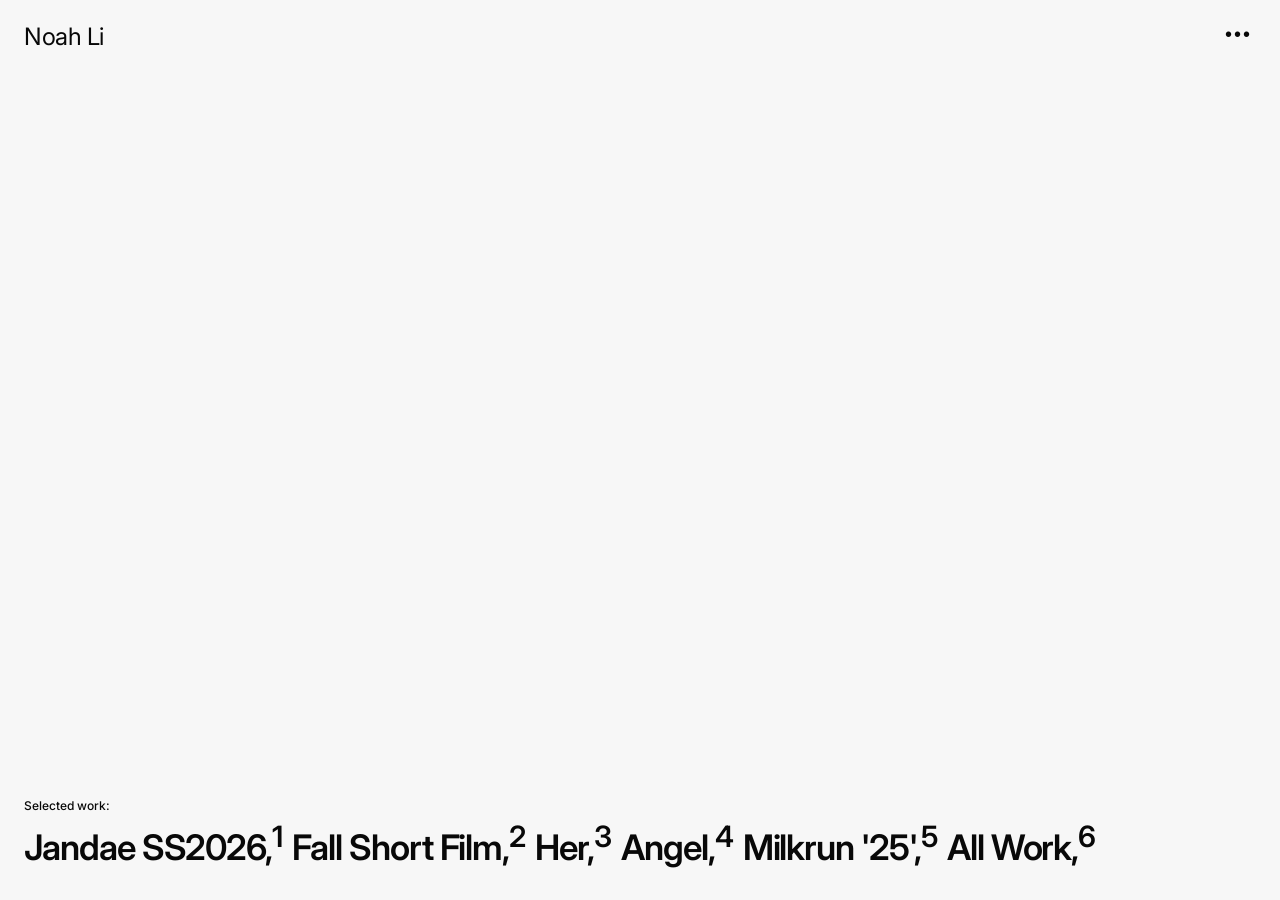
==== commit 4a174f08: "index with short film" ====
--- a/index.html
+++ b/index.html
@@ -3,7 +3,7 @@
 <head>
     <meta charset="UTF-8">
     <meta name="viewport" content="width=device-width, initial-scale=1.0">
-    <title>Cargo® Demo Site</title>
+    <title>Noah Li Portfolio</title>
     <link rel="preconnect" href="https://fonts.googleapis.com">
     <link rel="preconnect" href="https://fonts.gstatic.com" crossorigin>
     <link href="https://fonts.googleapis.com/css2?family=Inter:wght@400;500;600;700&display=swap" rel="stylesheet">
@@ -31,24 +31,31 @@
             <p><a href="mailto:znlxins@gmail.com">znlxins@gmail.com</a></p>
             <p><a href="https://www.instagram.com/znlxin/" target="_blank" rel="noopener">Instagram ↗</a></p>
             <p class="location">Calgary, AB</p>
+            <div class="contact-actions">
+                <a href="engineering.html" class="portfolio-btn">Engineering Portfolio ↗</a>
+            </div>
         </div>
     </header>
 
     <!-- =========================================
          CENTER VIDEO PREVIEW CONTAINER
     ========================================== -->
-    <div class="video-preview-container">
-        <!-- Added preload="auto" to all videos for instant playback on hover -->
-        <video id="video-1" src="assets/videos/jandae/jandae1_1.mp4" muted loop playsinline preload="auto"></video>
-        <video id="video-2" src="assets/videos/her/directed shot.mp4" muted loop playsinline preload="auto"></video>
-        <video id="video-3" src="assets/videos/angel/angel c1_1.mp4" muted loop playsinline preload="auto"></video>
-        <video id="video-4" src="assets/videos/milkrun/4_1.mp4" muted loop playsinline preload="auto"></video>
-        <video id="video-5" src="assets/videos/project-5.mp4" muted loop playsinline preload="auto"></video>
-        <video id="video-6" src="assets/videos/project-6.mp4" muted loop playsinline preload="auto"></video>
-        <video id="video-7" src="assets/videos/project-7.mp4" muted loop playsinline preload="auto"></video>
-        <video id="video-8" src="assets/videos/project-8.mp4" muted loop playsinline preload="auto"></video>
-    </div>
+<div class="video-preview-container">
+    <video id="video-1" src="assets/videos/jandae/jandae1_1_1.mp4" muted loop playsinline preload="metadata"></video>
+    <video id="video-2" src="assets/videos/shortfilm/fall short film_1_1_1.mp4" muted loop playsinline preload="metadata"></video>
+    <video id="video-3" src="assets/videos/her/directed shot_1.mp4" muted loop playsinline preload="metadata"></video>
+    <video id="video-4" src="assets/videos/angel/angel c1_1_1.mp4" muted loop playsinline preload="metadata"></video>
+    <video id="video-5" src="assets/videos/milkrun/4_1_1.mp4" muted loop playsinline preload="metadata"></video>
+</div>
 
+<!-- Second Container -->
+<div class="video-preview-container">
+    <video id="video-1-low" src="assets/videos/jandae/jandae1_1_1.mp4" data-lowres="assets/videos/jandae/jandae1_1_1_low.mp4" muted loop playsinline preload="metadata"></video>
+    <video id="video-2-low" src="assets/videos/shortfilm/fall short film_1_1_1.mp4" data-lowres="assets/videos/shortfilm/fall short film_1_1_1.mp4" muted loop playsinline preload="metadata"></video>
+    <video id="video-3-low" src="assets/videos/her/directed shot_1.mp4" data-lowres="assets/videos/her/directed shot_1_low.mp4" muted loop playsinline preload="metadata"></video>
+    <video id="video-4-low" src="assets/videos/angel/angel c1_1_1.mp4" data-lowres="assets/videos/angel/angel c1_1_1_low.mp4" muted loop playsinline preload="metadata"></video>
+    <video id="video-5-low" src="assets/videos/milkrun/4_1_1.mp4" data-lowres="assets/videos/milkrun/4_1_1_low.mp4" muted loop playsinline preload="metadata"></video>
+</div>
     <!-- =========================================
          SELECTED WORKS (FOOTER INLINE LINKS)
     ========================================== -->
@@ -56,10 +63,11 @@
         <span class="label">Selected work:</span>
         <div class="works-list">
             <a href="projects/jandae.html" class="work-item" data-video="video-1">Jandae SS2026,<sup>1</sup></a>
-            <a href="projects/her.html" class="work-item" data-video="video-2">Her,<sup>2</sup></a>
-            <a href="projects/angel.html" class="work-item" data-video="video-3">Angel,<sup>3</sup></a>
-            <a href="projects/milkrun.html" class="work-item" data-video="video-4">Milkrun '25',<sup>4</sup></a>
-            <a href="works.html" class="work-item">All Work,<sup>5</sup></a>
+            <a href="projects/Homeawayfromhome.html" class="work-item" data-video="video-2">Fall Short Film,<sup>2</sup></a>
+            <a href="projects/her.html" class="work-item" data-video="video-3">Her,<sup>3</sup></a>
+            <a href="projects/angel.html" class="work-item" data-video="video-4">Angel,<sup>4</sup></a>
+            <a href="projects/milkrun.html" class="work-item" data-video="video-5">Milkrun '25',<sup>5</sup></a>
+            <a href="works.html" class="work-item">All Work,<sup>6</sup></a>
         </div>
     </main>
 
@@ -87,44 +95,80 @@
             }
         });
 
-        // 2. Video Hover Logic
-        const workLinks = document.querySelectorAll('.work-item[data-video]');
+        // 2. Progressive Video Hover Logic (Low-Res First -> High-Res Swap)
+const workLinks = document.querySelectorAll('.work-item[data-video]');
 
-        workLinks.forEach(link => {
-            const videoId = link.getAttribute('data-video');
-            const targetVideo = document.getElementById(videoId);
+workLinks.forEach(link => {
+    const videoId = link.getAttribute('data-video');
+    const mainVideo = document.getElementById(videoId);
 
-            if (!targetVideo) return;
+    if (!mainVideo) return;
 
-            let playPromise;
+    const lowResSrc = mainVideo.getAttribute('data-lowres');
+    let lowResVideo = null;
+    let isHovered = false;
 
-            link.addEventListener('mouseenter', () => {
-                targetVideo.classList.add('active');
-                targetVideo.muted = true; // Ensures browser allows playback
+    // Create low-res counterpart video dynamically
+    if (lowResSrc) {
+        lowResVideo = document.createElement('video');
+        lowResVideo.src = lowResSrc;
+        lowResVideo.muted = true;
+        lowResVideo.loop = true;
+        lowResVideo.playsInline = true;
+        lowResVideo.preload = 'auto';
+        
+        // Append to container next to main video
+        mainVideo.parentNode.appendChild(lowResVideo);
+    }
 
-                playPromise = targetVideo.play();
-                if (playPromise !== undefined) {
-                    playPromise.catch(error => {
-                        console.log("Playback interrupted or blocked:", error);
-                    });
+    link.addEventListener('mouseenter', () => {
+        isHovered = true;
+
+        // Check if main high-res video is already cached/ready
+        const isMainReady = mainVideo.readyState >= 3; // HAVE_FUTURE_DATA or higher
+
+        if (isMainReady || !lowResVideo) {
+            // High-res ready: Play directly
+            mainVideo.classList.add('active');
+            mainVideo.play().catch(err => console.log(err));
+        } else {
+            // High-res buffering: Play low-res instantly and load high-res in background
+            lowResVideo.classList.add('active');
+            lowResVideo.play().catch(err => console.log(err));
+
+            // Start preloading high-res video
+            mainVideo.load();
+
+            // Swap when high-res is ready to play smoothly
+            const onCanPlay = () => {
+                if (isHovered) {
+                    mainVideo.currentTime = lowResVideo.currentTime; // Sync timestamp
+                    mainVideo.classList.add('active');
+                    lowResVideo.classList.remove('active');
+
+                    mainVideo.play().catch(err => console.log(err));
+                    lowResVideo.pause();
                 }
-            });
+                mainVideo.removeEventListener('canplaythrough', onCanPlay);
+            };
 
-            link.addEventListener('mouseleave', () => {
-                targetVideo.classList.remove('active');
+            mainVideo.addEventListener('canplaythrough', onCanPlay, { once: true });
+        }
+    });
 
-                if (playPromise !== undefined) {
-                    playPromise.then(() => {
-                        targetVideo.pause();
-                        targetVideo.currentTime = 0;
-                    }).catch(() => {
-                        targetVideo.pause();
-                    });
-                } else {
-                    targetVideo.pause();
-                }
-            });
+    link.addEventListener('mouseleave', () => {
+        isHovered = false;
+
+        // Reset and pause both videos
+        [mainVideo, lowResVideo].forEach(vid => {
+            if (vid) {
+                vid.classList.remove('active');
+                vid.pause();
+                vid.currentTime = 0;
+            }
         });
+    });
+});
     </script>
 </body>
 </html>
--- a/style.css
+++ b/style.css
@@ -213,4 +213,238 @@
     .work-item sup {
         font-size: 0.8rem;
     }
+}
+
+.video-preview-container video {
+    position: absolute;
+    top: 0;
+    left: 0;
+    width: 100%;
+    height: 100%;
+    opacity: 0;
+    transition: opacity 0.2s ease-in-out;
+    pointer-events: none;
+}
+
+.video-preview-container video.active {
+    opacity: 1;
+}
+
+.contact-actions {
+    margin-top: 16px;
+    padding-top: 12px;
+    border-top: 1px solid rgba(0, 0, 0, 0.1); /* Subtle separator line */
+}
+
+.portfolio-btn {
+    display: inline-block;
+    font-size: 14px;
+    font-weight: 500;
+    color: #000;
+    text-decoration: none;
+    padding: 8px 12px;
+    background: #f0f0f0;
+    border-radius: 4px;
+    transition: background 0.2s ease;
+}
+
+.portfolio-btn:hover {
+    background: #e0e0e0;
+}
+
+/* =========================================
+   ENGINEERING PORTFOLIO SPLIT LAYOUT
+========================================= */
+.eng-main-container {
+    max-width: 1100px;
+    width: 100%;
+    margin: 0 auto;
+    display: flex;
+    justify-content: space-between;
+    align-items: flex-end;
+    position: relative;
+    z-index: 10;
+    mix-blend-mode: difference;
+    color: #ffffff;
+    padding-bottom: 8px;
+}
+
+.eng-intro-col {
+    max-width: 360px;
+}
+
+.eng-bio {
+    font-size: 1.05rem;
+    line-height: 1.5;
+    font-weight: 400;
+    color: #ffffff;
+    letter-spacing: -0.01em;
+}
+
+.eng-works-col {
+    display: flex;
+    flex-direction: column;
+    align-items: flex-end;
+    text-align: right;
+}
+
+.eng-works-list {
+    display: flex;
+    flex-direction: column;
+    align-items: flex-end;
+    gap: 4px;
+}
+
+.eng-works-list .work-item {
+    display: block;
+    margin-right: 0;
+}
+
+/* Responsive adjustment for mobile devices */
+@media (max-width: 768px) {
+    .eng-main-container {
+        flex-direction: column;
+        align-items: flex-start;
+        gap: 32px;
+    }
+
+    .eng-works-col {
+        align-items: flex-start;
+        text-align: left;
+    }
+
+    .eng-works-list {
+        align-items: flex-start;
+    }
+}
+
+/* =========================================
+   PROJECT DETAIL PAGE STYLES
+========================================= */
+.project-container {
+    max-width: 1100px;
+    width: 100%;
+    margin: 40px auto 0 auto;
+    position: relative;
+    z-index: 10;
+    mix-blend-mode: difference;
+    color: #ffffff;
+    padding-bottom: 60px;
+}
+
+.project-header {
+    margin-bottom: 40px;
+}
+
+.project-category {
+    display: block;
+    font-size: 0.75rem;
+    font-weight: 500;
+    text-transform: uppercase;
+    letter-spacing: 0.05em;
+    margin-bottom: 8px;
+    color: #ffffff;
+}
+
+.project-header h2 {
+    font-size: 2.2rem;
+    font-weight: 600;
+    letter-spacing: -0.03em;
+    color: #ffffff;
+    line-height: 1.1;
+}
+
+.project-grid {
+    display: grid;
+    grid-template-columns: 320px 1fr;
+    gap: 60px;
+    align-items: flex-start;
+}
+
+.project-sidebar {
+    display: flex;
+    flex-direction: column;
+    gap: 28px;
+}
+
+.spec-block h4 {
+    font-size: 0.85rem;
+    text-transform: uppercase;
+    letter-spacing: 0.05em;
+    margin-bottom: 10px;
+    font-weight: 600;
+    color: #ffffff;
+}
+
+.spec-block p, .spec-block li {
+    font-size: 0.95rem;
+    line-height: 1.5;
+    color: #ffffff;
+}
+
+.file-list {
+    list-style: none;
+    display: flex;
+    flex-direction: column;
+    gap: 4px;
+    font-family: monospace;
+    font-size: 0.85rem;
+    opacity: 0.9;
+}
+
+.project-content h3 {
+    font-size: 1.25rem;
+    font-weight: 600;
+    letter-spacing: -0.02em;
+    margin-top: 24px;
+    margin-bottom: 12px;
+    color: #ffffff;
+}
+
+.project-content h3:first-of-type {
+    margin-top: 0;
+}
+
+.project-content p, .project-content li {
+    font-size: 1.05rem;
+    line-height: 1.6;
+    margin-bottom: 16px;
+    color: #ffffff;
+    font-weight: 400;
+}
+
+.project-content ul, .project-content ol {
+    padding-left: 20px;
+    margin-bottom: 16px;
+}
+
+.project-content a {
+    color: #ffffff;
+    text-decoration: underline;
+}
+
+.back-home-link {
+    text-decoration: none;
+}
+
+/* Responsive adjustment */
+@media (max-width: 768px) {
+    .project-grid {
+        grid-template-columns: 1fr;
+        gap: 32px;
+    }
+    
+    .project-header h2 {
+        font-size: 1.6rem;
+    }
+}
+
+/* =========================================
+   SCROLLABLE PROJECT PAGES FIX
+========================================= */
+body.project-body {
+    height: auto;
+    min-height: 100vh;
+    overflow-y: auto;
+    overflow-x: hidden;
 }
